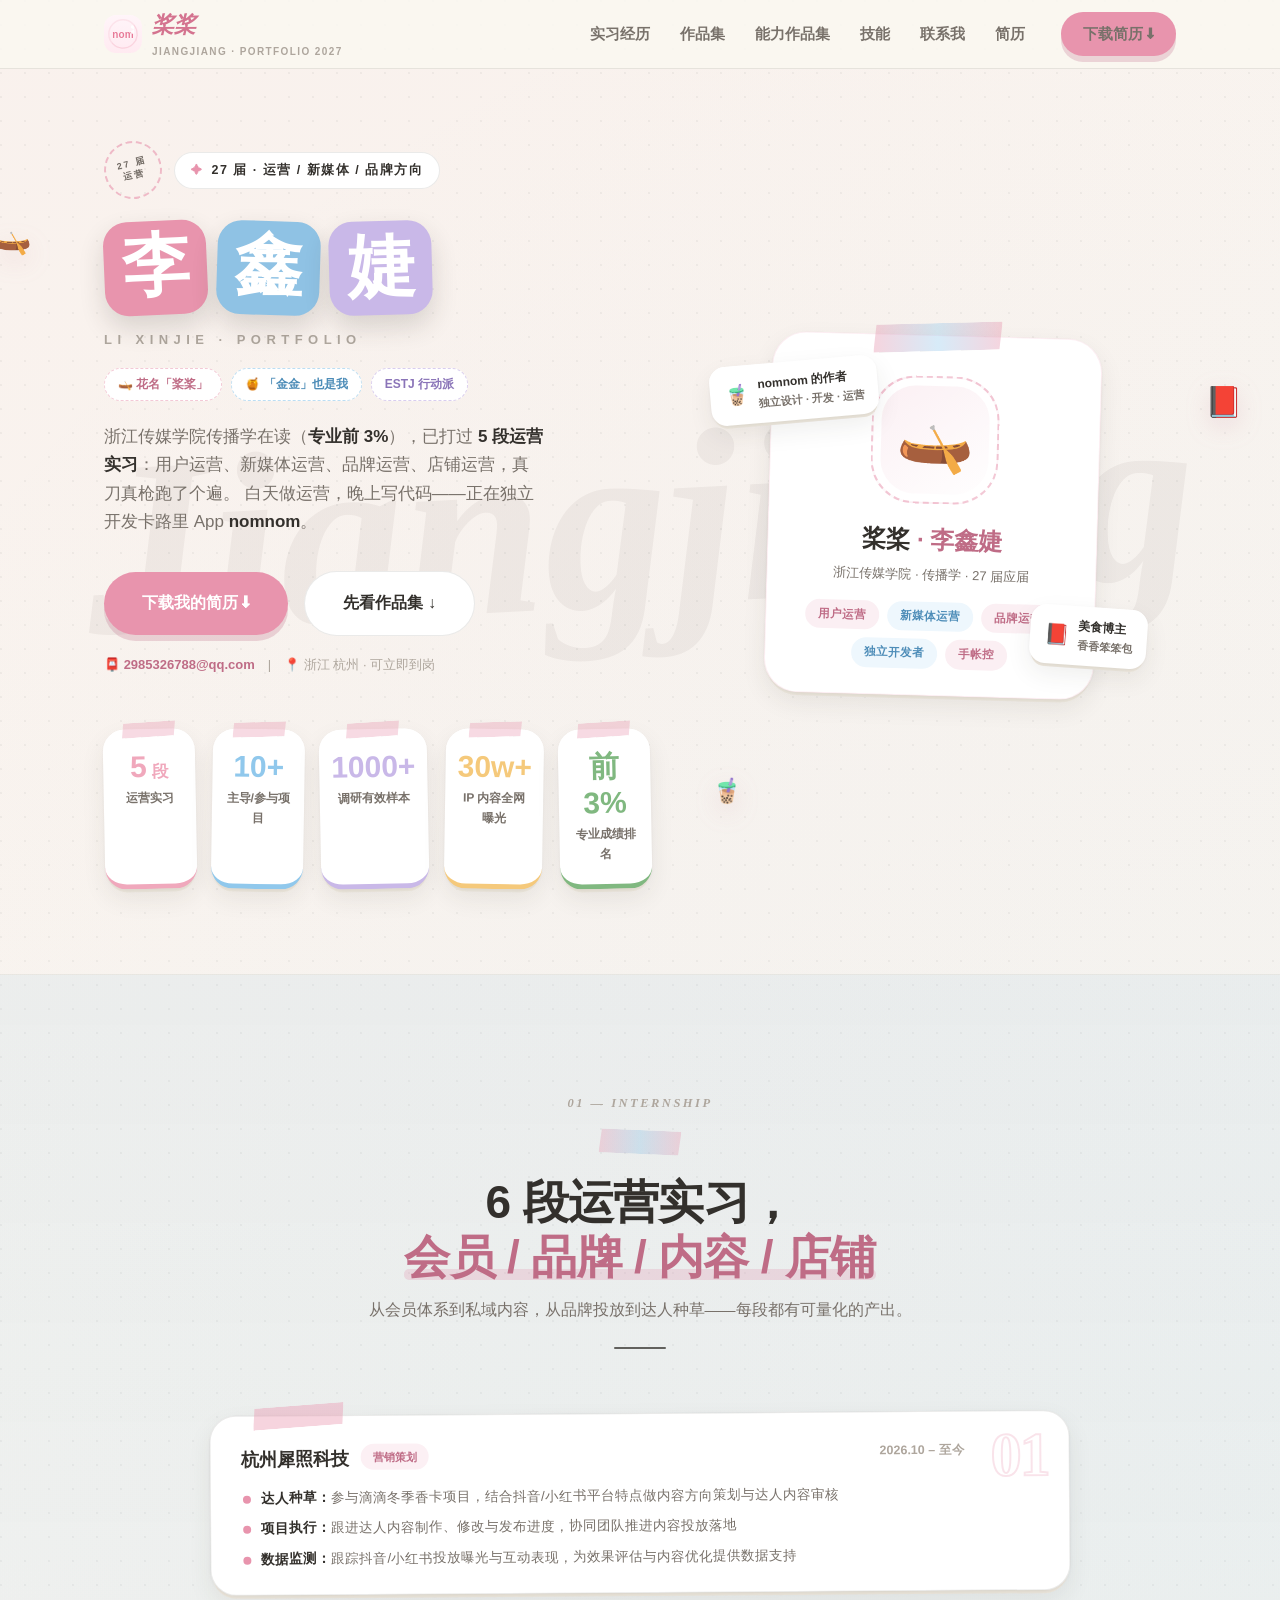
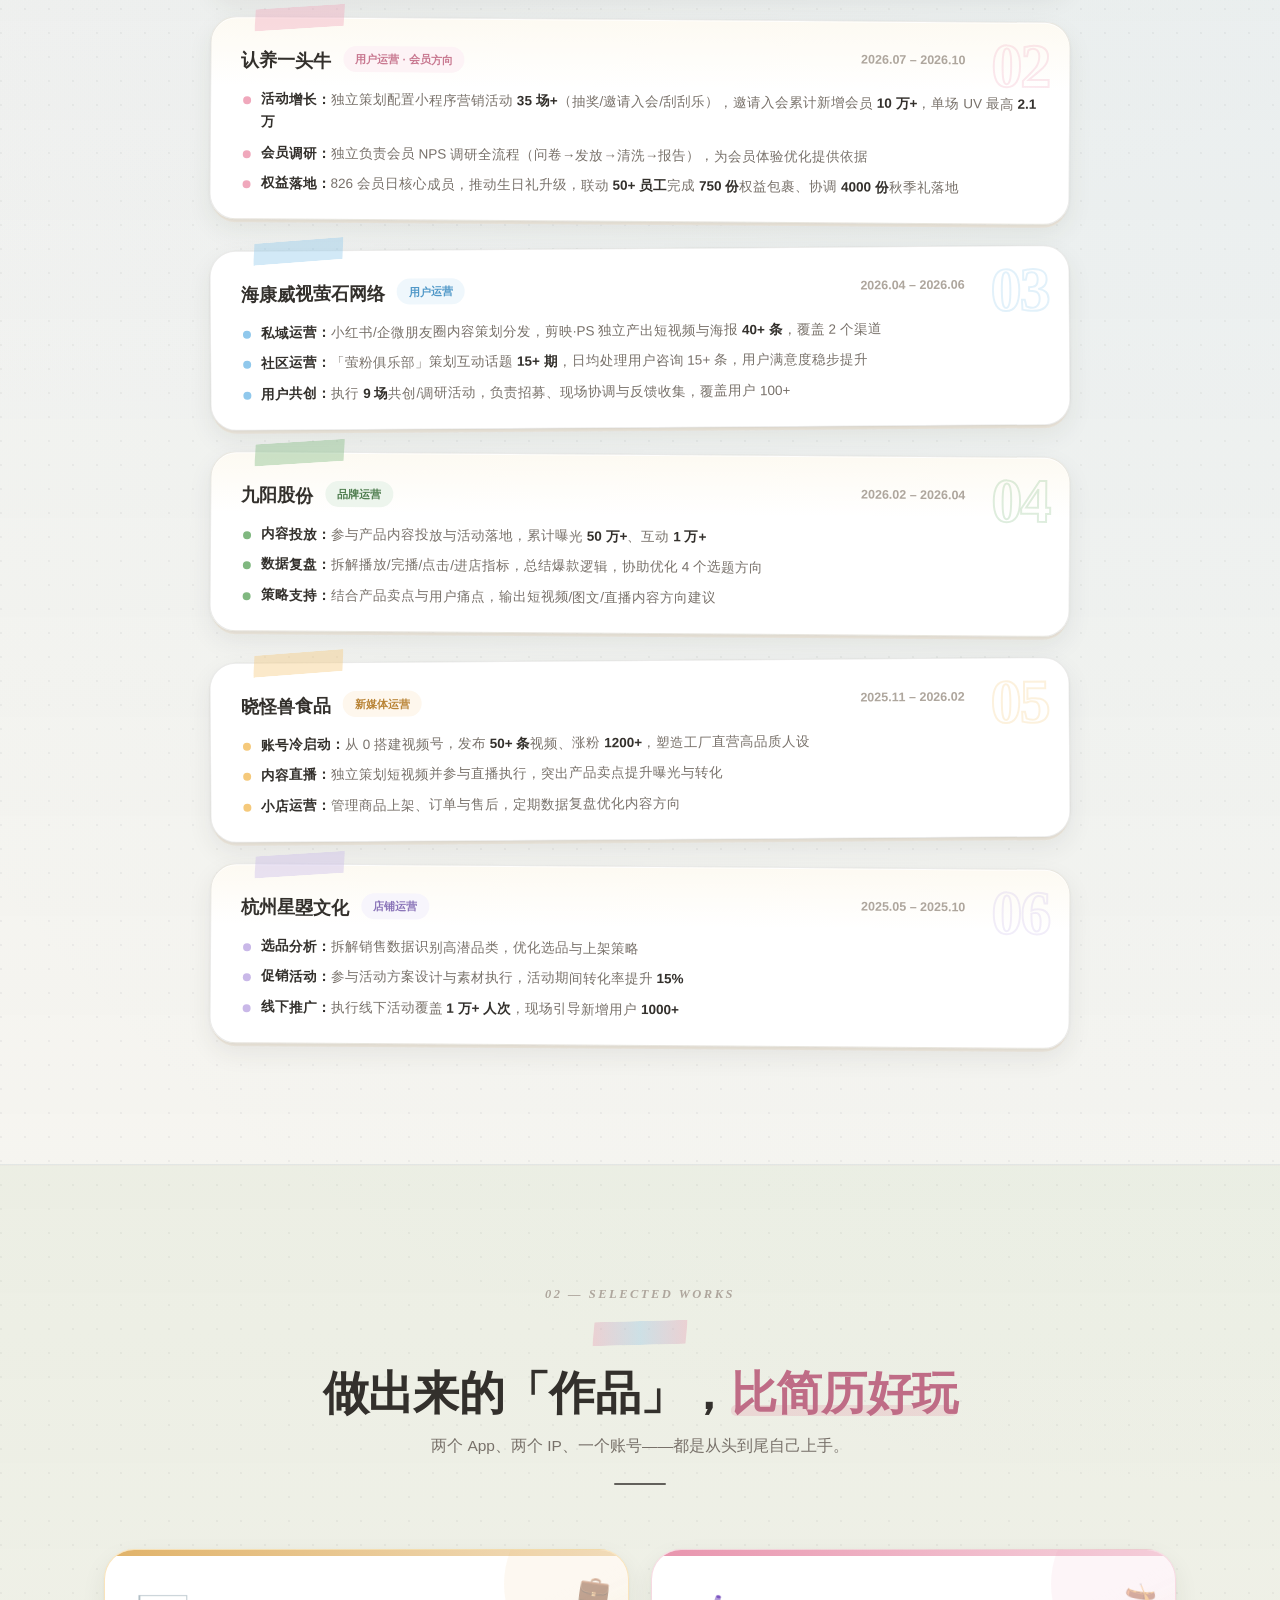
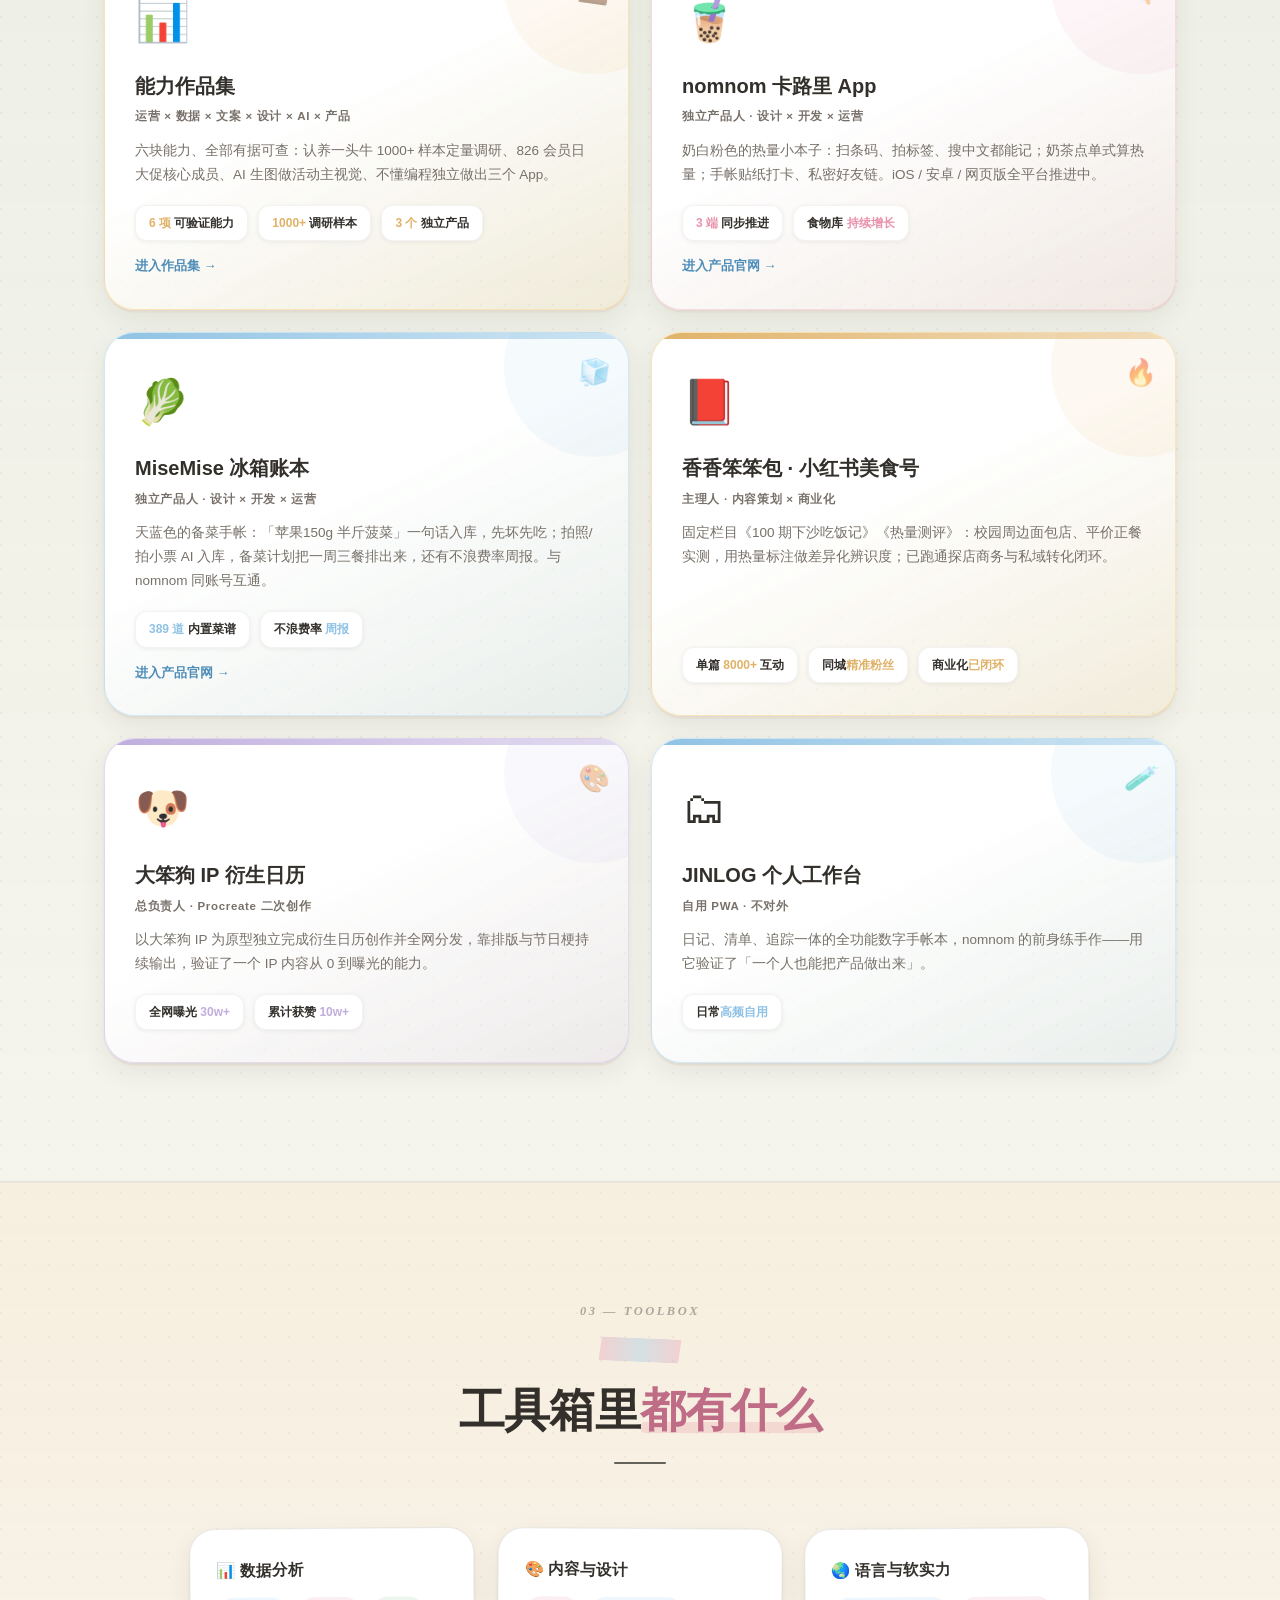
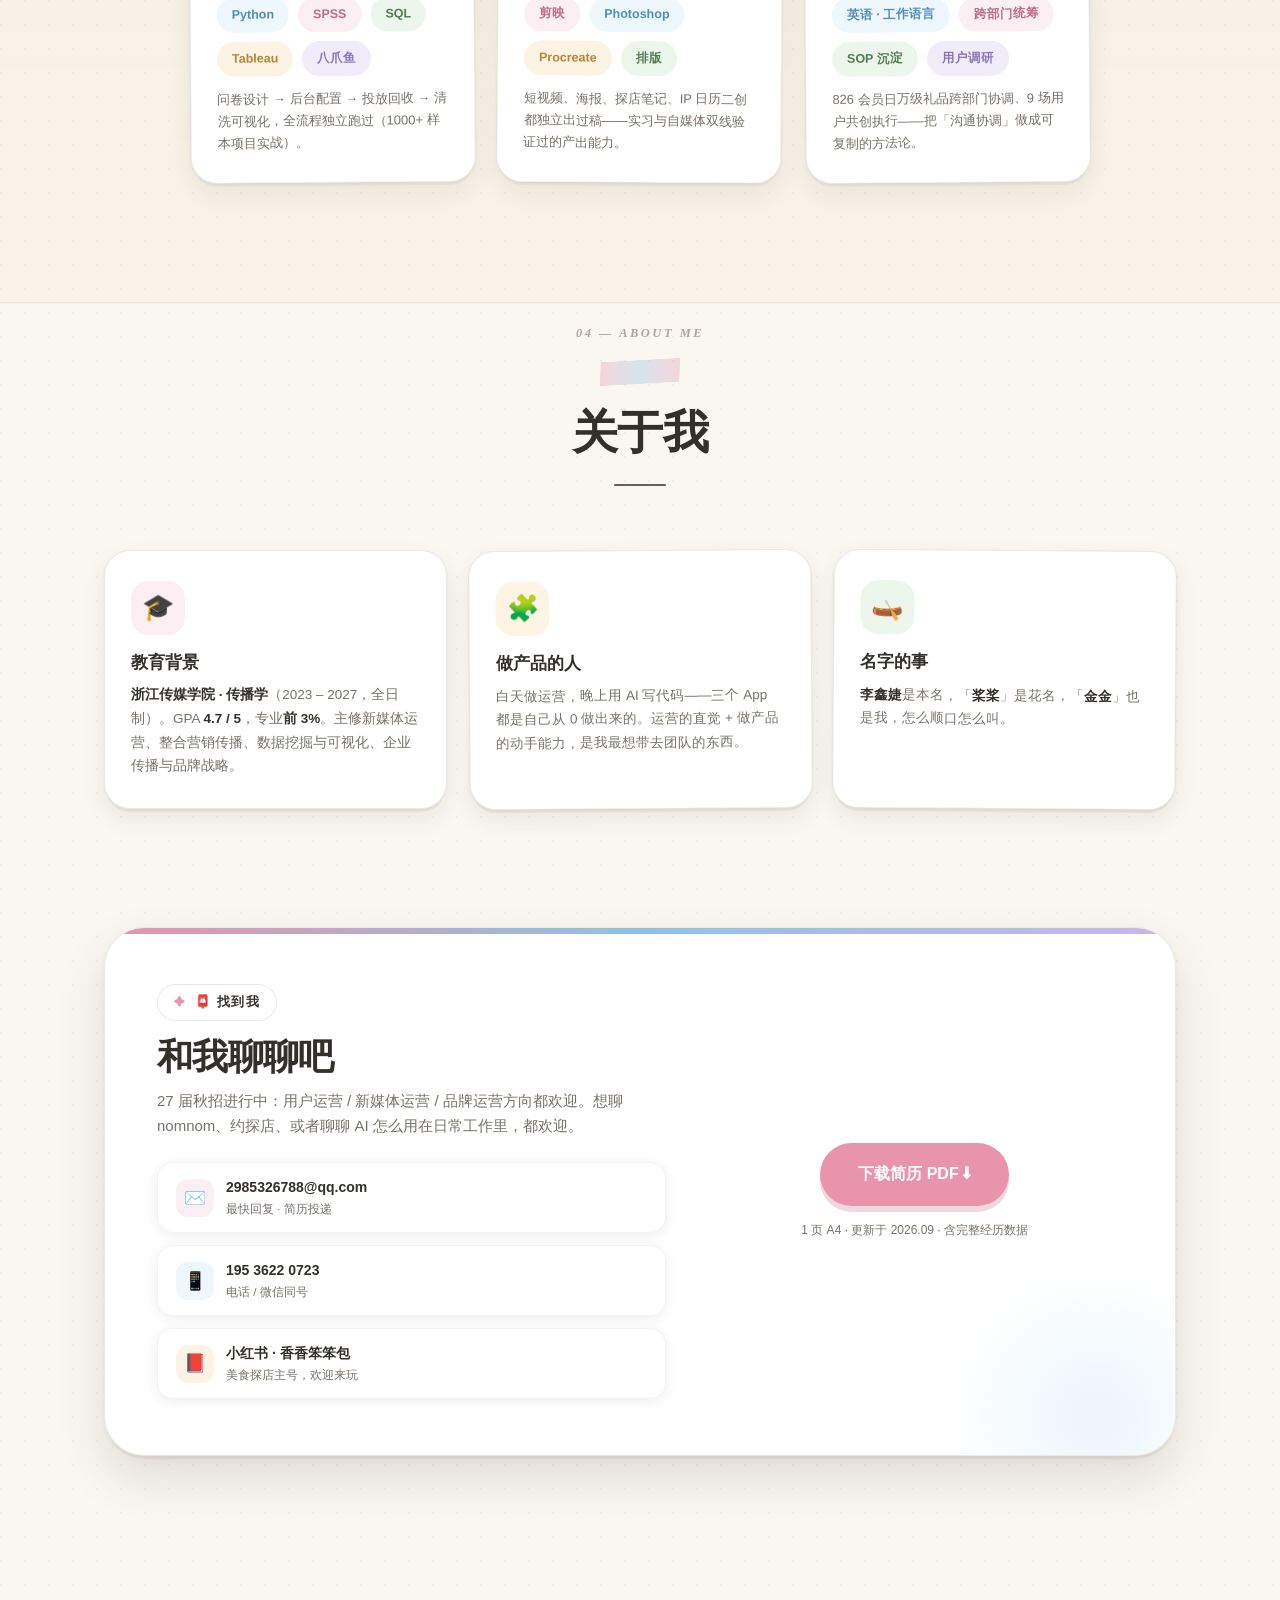
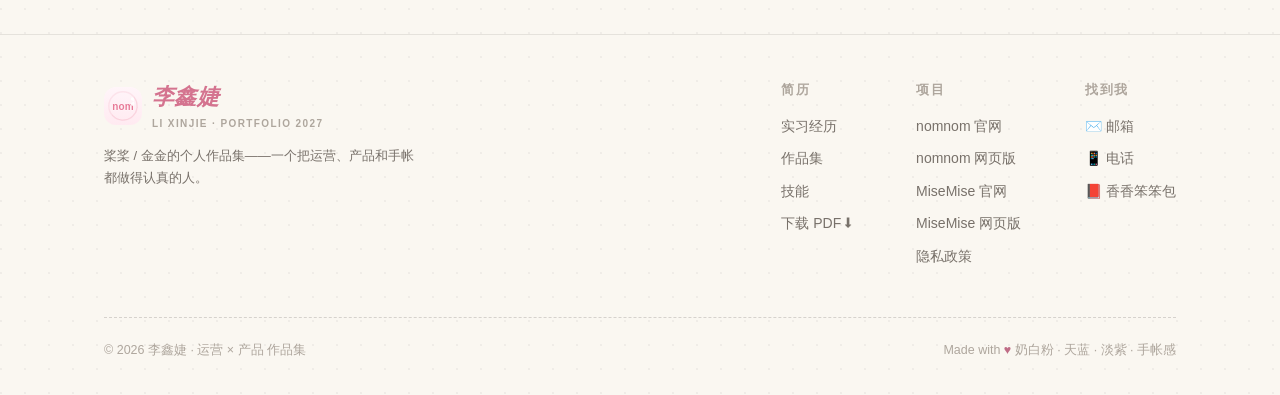
==== personal-homepage.html @ ff16e183 "personal site: portfolio + resume + nomnom/misemise pages" ====
<!DOCTYPE html>
<html lang="zh-CN">
<head>
<meta charset="UTF-8" />
<meta name="viewport" content="width=device-width, initial-scale=1.0" />
<title>桨桨 | 用户运营 × 新媒体 × 品牌 · 27 届</title>
<meta name="description" content="李鑫婕（花名桨桨，也叫金金）的个人作品集：浙江传媒学院传播学 · 5 段运营实习 · nomnom 独立开发者 · 小红书美食博主 · 27 届求职中。" />
<meta name="theme-color" content="#FFF5F9" />
<link rel="icon" href="[data-uri]" />
<link rel="apple-touch-icon" href="[data-uri]" />
<style>
/* ============================================================
   nomnom 官方独立站 · 样式
   视觉规范：韩系简约 × 三丽鸥 × 奶白粉 × 手帐质感
   配色体系（严格来自 App 设计系统 docs/nomnom-visual-prompt.md）
   ============================================================ */

:root {
  /* ===== v3 视觉升级：奶油白收敛 x 杂志编辑感 x 手帐拼贴 =====
     配色逻辑：大面积一律奶油白 / 纯纸白；颜色只出现在数字、标签、色条等小面积位置。
     色值全部往「暖」的方向收半档，去掉原来的紫灰感。 */

  /* --- 纸与墨 --- */
  --card: #ffffff;        /* 卡片 纯纸白 */
  --paper: #ffffff;
  --bg: #faf7f1;          /* 页面底 奶油白（原奶白粉） */
  --bg-deep: #f2ece2;     /* 深一档奶油：便签底 / 标签底 */
  --text: #33302c;        /* 主墨 暖黑（原紫灰棕） */
  --text-2: #78716a;      /* 次要文字 */
  --text-3: #aea69d;      /* 弱文字 */

  /* --- 强调色：只用于小面积 --- */
  --pink: #e894ad;
  --pink-deep: #bf6c86;
  --pink-soft: #fbeff3;
  --blue: #8fc2e4;
  --blue-deep: #4e8db8;
  --green: #7fb07f;
  --danger: #d9788a;
  --ink: #d4738f;         /* logo 用 */

  /* --- 手帐素材 --- */
  --tape: rgba(232, 148, 173, 0.34);
  --tape-blue: rgba(143, 194, 228, 0.34);
  --line: rgba(51, 48, 44, 0.10);    /* 实线分隔 */
  --line-2: rgba(51, 48, 44, 0.06);
  --dash: rgba(51, 48, 44, 0.18);    /* 虚线分隔（手帐缝线感） */

  /* --- 圆角与投影：v4 纸艺层叠 —— 光从左上，双层影（贴地影 + 环境影），纸要有厚度 --- */
  --radius-lg: 26px;
  --radius-md: 18px;
  --shadow: 0 2px 5px rgba(52, 45, 38, 0.05), 0 22px 48px rgba(52, 45, 38, 0.13);
  --shadow-sm: 0 1px 3px rgba(52, 45, 38, 0.05), 0 10px 24px rgba(52, 45, 38, 0.08);
  /* 纸叠纸：卡片底下露出一条实色「第二张纸」的边，手帐卡纸感的核心手法 */
  --paper-edge: 0 5px 0 -2px var(--bg-deep);
  --paper-lift: inset 0 1px 0 rgba(255, 255, 255, 0.85);

  --font: "PingFang SC", "Hiragino Sans GB", "Microsoft YaHei", "Noto Sans SC", -apple-system, sans-serif;
  --font-se: Georgia, "Times New Roman", "Songti SC", "Noto Serif SC", serif;  /* 英文小字 / 编号 */
  --font-num: ui-monospace, "SF Mono", "Menlo", "Consolas", monospace;         /* 数字 */
}

* { margin: 0; padding: 0; box-sizing: border-box; }

html { scroll-behavior: smooth; -webkit-text-size-adjust: 100%; }

/* 锚点跳转时给吸顶导航（68px 高）留出空间，避免区块标题被盖住 */
[id] { scroll-margin-top: 84px; }

body {
  font-family: var(--font);
  background-color: var(--bg);
  color: var(--text);
  line-height: 1.68;
  overflow-x: hidden;
  /* 底纹 = 极淡点阵纸 + 两团几乎看不见的色晕（原来是明显的粉色光斑） */
  background-image:
    radial-gradient(circle at 1px 1px, rgba(51, 48, 44, 0.05) 1px, transparent 0),
    radial-gradient(circle at 8% -6%, rgba(232, 148, 173, 0.07), transparent 34%),
    radial-gradient(circle at 97% 22%, rgba(143, 194, 228, 0.07), transparent 30%);
  background-size: 24px 24px, 100% 100%, 100% 100%;
}

img { max-width: 100%; display: block; }
a { color: inherit; text-decoration: none; }
ul { list-style: none; }

.container { max-width: 1120px; margin: 0 auto; padding: 0 24px; }
.section { padding: 118px 0; }

/* ============================================================
   杂志编辑感：章节页眉体系
   每个带 .sec-head 的 section 自动获得 01 / 02 编号 + 短分隔线
   （用 :has() 只给有页眉的章节计数，编号不会跳号；不支持则优雅降级为无编号）
   ============================================================ */
main { counter-reset: secno; }
.section:has(> .container > .sec-head) { counter-increment: secno; }

/* ---------- 通用小组件 ---------- */
.tag {
  display: inline-flex; align-items: center; gap: 8px;
  background: var(--paper); color: var(--text);
  border: 1px solid var(--line);
  border-radius: 999px; padding: 7px 16px;
  font-size: 12.5px; font-weight: 700; letter-spacing: 0.12em;
}
.tag::before { content: "✦"; font-size: 11px; color: var(--pink); }

/* --- 章节页眉：编号 + 英文标签 + 大标题 + 收尾短线 --- */
.sec-head { text-align: center; max-width: 680px; margin: 0 auto 64px; position: relative; }
.sec-head::before {
  content: counter(secno, decimal-leading-zero) " — " attr(data-en);
  display: block; font-family: var(--font-se); font-style: italic;
  font-size: 12.5px; font-weight: 700; letter-spacing: .2em;
  color: var(--text-3); text-transform: uppercase; margin-bottom: 16px;
}
.sec-head::after {
  content: ""; display: block; width: 52px; height: 2px; border-radius: 2px;
  background: var(--text); opacity: .75; margin: 24px auto 0;
}
.sec-head h2 {
  font-size: clamp(30px, 4.6vw, 46px);
  font-weight: 900; color: var(--text); letter-spacing: -0.015em;
  margin: 0 0 12px; line-height: 1.2;
}
.sec-head h2 .hl { color: var(--pink-deep); position: relative; white-space: nowrap; }
.sec-head h2 .hl::after {
  content: ""; position: absolute; left: 0; right: 0; bottom: 3px; height: 11px;
  background: rgba(232, 148, 173, 0.28); z-index: -1; border-radius: 5px;
}
.sec-head p { color: var(--text-2); font-size: 15.5px; max-width: 560px; margin: 0 auto; }
.sec-head .tape { margin-bottom: 12px; }

/* 纸胶带 */
.tape {
  display: inline-block; width: 82px; height: 24px;
  background: linear-gradient(90deg, var(--tape), var(--tape-blue), var(--tape));
  clip-path: polygon(3% 0, 100% 0, 97% 100%, 0 100%);
  transform: rotate(-3deg);
  box-shadow: 0 2px 6px rgba(52, 45, 38, 0.10);
}
/* 手帐拼贴：胶带角度交错，别让每一节长得一样 */
main > section:nth-of-type(even) .sec-head .tape { transform: rotate(2.4deg); }
main > section:nth-of-type(3n) .sec-head .tape { width: 96px; transform: rotate(-1.6deg); }

/* 印章 */
.stamp {
  display: inline-flex; align-items: center; justify-content: center;
  width: 74px; height: 74px; border: 2.5px dashed rgba(232, 148, 173, 0.6);
  border-radius: 50%; color: rgba(52, 45, 38, 0.7);
  font-size: 11px; font-weight: 900; letter-spacing: 0.22em; text-align: center;
  transform: rotate(-14deg); line-height: 1.3;
}

/* 按钮 */
.btn {
  display: inline-flex; align-items: center; justify-content: center; gap: 8px;
  border: none; cursor: pointer; font-family: var(--font);
  border-radius: 999px; font-weight: 800; font-size: 15px;
  padding: 15px 30px; transition: transform 0.18s ease, box-shadow 0.18s ease, background 0.18s;
  white-space: nowrap;
}
.btn-pink { background: var(--pink); color: #fff; box-shadow: 0 6px 0 rgba(191, 108, 134, 0.26); }
.btn-pink:hover { transform: translateY(-2px); background: #ec9fb6; box-shadow: 0 8px 0 rgba(191, 108, 134, 0.3); }
.btn-pink:active { transform: translateY(3px); box-shadow: 0 3px 0 rgba(191, 108, 134, 0.26); }
.btn-ghost { background: var(--paper); color: var(--text); border: 1px solid var(--line); }
.btn-ghost:hover { transform: translateY(-2px); border-color: var(--text-3); }
.btn-blue { background: var(--blue); color: #fff; box-shadow: 0 6px 0 rgba(78, 141, 184, 0.24); }
.btn-blue:hover { transform: translateY(-2px); }
.btn-lg { padding: 18px 38px; font-size: 16px; }

/* ---------- 顶部导航 ---------- */
.site-nav {
  position: sticky; top: 0; z-index: 50;
  background: rgba(250, 247, 241, 0.88);
  backdrop-filter: blur(16px); -webkit-backdrop-filter: blur(16px);
  border-bottom: 1px solid var(--line);
}
.nav-inner { display: flex; align-items: center; justify-content: space-between; height: 68px; }
.logo { display: flex; align-items: center; gap: 10px; }
.logo img { width: 38px; height: 38px; border-radius: 12px; }
.logo-name { font-size: 22px; font-weight: 900; letter-spacing: 0.02em; color: var(--ink); font-style: italic; }
.logo-name small { display: block; font-size: 10px; font-weight: 600; color: var(--text-3); letter-spacing: 0.14em; font-style: normal; }
.nav-links { display: flex; align-items: center; gap: 30px; }
.nav-links a { font-size: 14.5px; font-weight: 600; color: var(--text-2); transition: color 0.15s; }
.nav-links a:hover { color: var(--pink-deep); }
.nav-cta { margin-left: 6px; padding: 10px 22px; font-size: 14px; }

.nav-toggle { display: none; background: none; border: none; cursor: pointer; padding: 10px; }
.nav-toggle span { display: block; width: 22px; height: 2.4px; background: var(--pink-deep); border-radius: 2px; margin: 5px 0; transition: 0.2s; }

/* ---------- Hero ---------- */
.hero { position: relative; padding: 72px 0 84px; overflow: hidden; }
.hero-grid { display: grid; grid-template-columns: 1.06fr 0.94fr; gap: 40px; align-items: center; }

.hero-kicker { display: flex; align-items: center; gap: 12px; margin-bottom: 22px; }
.hero-kicker .stamp { width: 58px; height: 58px; font-size: 9px; }
.hero h1 {
  font-size: clamp(34px, 5.4vw, 58px); font-weight: 900; line-height: 1.22;
  letter-spacing: 0.01em; color: var(--text);
}
.hero h1 .hl { color: var(--pink-deep); }
.hero .sub { margin: 22px 0 34px; font-size: 17px; color: var(--text-2); max-width: 440px; }
.hero .sub b { color: var(--text); }
.hero-cta { display: flex; gap: 16px; flex-wrap: wrap; align-items: center; }
.hero-note { margin-top: 18px; font-size: 13px; color: var(--text-3); }
.hero-note b { color: var(--pink-deep); }

.hero-deco { position: absolute; inset: 0; pointer-events: none; z-index: 0; }
.hero .container { position: relative; z-index: 1; }
.blob { position: absolute; border-radius: 50%; filter: blur(2px); }
.float-emoji {
  position: absolute; font-size: 30px; filter: drop-shadow(0 8px 12px rgba(200,120,144,.18));
  animation: floaty 5s ease-in-out infinite;
}
.float-emoji.e1 { top: 16%; left: -6px; animation-delay: 0s; }
.float-emoji.e2 { bottom: 18%; right: 42%; animation-delay: 1.6s; font-size: 24px; }
.float-emoji.e3 { top: 34%; right: 3%; animation-delay: .8s; }

/* 手机 mockup */
.phone-wrap { position: relative; display: flex; justify-content: center; }
.phone-glow {
  position: absolute; width: 420px; height: 420px; top: 50%; left: 50%;
  transform: translate(-50%, -50%); background: radial-gradient(circle, rgba(240,168,188,.28), transparent 62%);
  z-index: 0; border-radius: 50%;
}
.phone {
  position: relative; z-index: 1; width: 302px; height: 622px; border-radius: 48px;
  background: #fff; padding: 10px;
  box-shadow: 0 30px 70px rgba(52, 45, 38, 0.3), 0 0 0 2px rgba(52, 45, 38, 0.14);
}
.phone-screen {
  width: 100%; height: 100%; border-radius: 39px; overflow: hidden;
  background: var(--bg); display: flex; flex-direction: column; position: relative;
}
.phone-notch { position: absolute; top: 10px; left: 50%; transform: translateX(-50%); width: 106px; height: 26px; background: #fff; border-radius: 999px; z-index: 3; box-shadow: inset 0 1px 2px rgba(0,0,0,.04); }
.screen-status { display: flex; justify-content: space-between; align-items: center; padding: 15px 22px 4px; font-size: 11px; font-weight: 800; color: var(--text); }
.screen-status .pill { background: rgba(255,255,255,.9); border-radius: 999px; padding: 2px 9px; font-size: 10px; color: var(--text-2); }

.screen-body { flex: 1; overflow: hidden; padding: 10px 16px 0; display: flex; flex-direction: column; gap: 12px; }
.screen-hello { display: flex; justify-content: space-between; align-items: baseline; }
.screen-hello h4 { font-size: 15px; font-weight: 800; }
.screen-hello h4 small { display: block; font-size: 10px; color: var(--text-2); font-weight: 500; margin-top: 2px; }
.screen-hello .mini-ava { width: 34px; height: 34px; border-radius: 12px; background: var(--pink-soft); display: flex; align-items: center; justify-content: center; font-size: 17px; }

.ring-card {
  background: #fff; border-radius: 24px; padding: 16px 16px 12px; text-align: center;
  box-shadow: var(--shadow-sm);
}
.ring-title { font-size: 12px; color: var(--text-2); margin-bottom: 4px; letter-spacing: 0.1em; }
.ring-num { font-size: 32px; font-weight: 900; color: var(--text); line-height: 1.1; }
.ring-num small { font-size: 13px; font-weight: 700; color: var(--pink-deep); }
.ring-meta { font-size: 10.5px; color: var(--text-2); margin-top: 4px; }
.ring-meta b { color: var(--text); }

.ring-row { display: flex; align-items: center; justify-content: center; gap: 4px; }
.ring-budget { font-size: 10.5px; color: var(--text-2); margin-top: 8px; }
.ring-budget b { color: var(--green); }
.bar-mini { height: 6px; background: var(--pink-soft); border-radius: 99px; margin-top: 6px; overflow: hidden; }
.bar-mini i { display: block; height: 100%; width: 62%; border-radius: 99px; background: linear-gradient(90deg, var(--pink), var(--blue)); }

.log-row { background: #fff; border-radius: 20px; padding: 10px 14px; display: flex; align-items: center; gap: 12px; box-shadow: var(--shadow-sm); }
.log-row .lg-ico { width: 40px; height: 40px; border-radius: 14px; display: flex; align-items: center; justify-content: center; font-size: 20px; flex: none; }
.log-row .lg-ico.bg-pink { background: var(--pink-soft); }
.log-row .lg-ico.bg-blue { background: #eef7fd; }
.log-row .lg-ico.bg-green { background: #edf6ed; }
.log-row .lg-tx { flex: 1; min-width: 0; }
.log-row .lg-tx .nm { font-size: 13px; font-weight: 800; display: flex; align-items: center; gap: 6px; }
.log-row .lg-tx .nm .meal { font-size: 9px; background: var(--pink-soft); color: var(--pink-deep); border-radius: 6px; padding: 1px 6px; font-weight: 700; }
.log-row .lg-tx .note { font-size: 10.5px; color: var(--text-2); margin-top: 1px; }
.log-row .kcal { font-weight: 900; font-size: 13px; color: var(--text); }
.log-row .kcal small { font-size: 9px; color: var(--text-3); font-weight: 600; }

.screen-add { background: var(--pink); color: #fff; border-radius: 16px; padding: 11px; text-align: center; font-size: 13px; font-weight: 800; box-shadow: 0 5px 0 rgba(200,120,144,.3); margin-top: 2px; }
.screen-tab {
  margin-top: auto; display: flex; justify-content: space-around; align-items: center;
  background: #fff; border-radius: 22px 22px 0 0; padding: 11px 8px 14px;
}
.screen-tab .t { display: flex; flex-direction: column; align-items: center; gap: 3px; font-size: 8.5px; color: var(--text-3); font-weight: 700; }
.screen-tab .t .i { font-size: 16px; }
.screen-tab .t.on { color: var(--pink-deep); }

.phone-sticker { position: absolute; z-index: 2; background: #fff; border-radius: 18px; box-shadow: var(--shadow); padding: 10px 14px; display: flex; align-items: center; gap: 10px; }
.phone-sticker .ps-ico { font-size: 24px; }
.phone-sticker .ps-tx .t1 { font-size: 11px; font-weight: 800; }
.phone-sticker .ps-tx .t2 { font-size: 10px; color: var(--text-2); }
.phone-sticker.ps-1 { top: 64px; right: -34px; transform: rotate(5deg); animation: floaty 6s ease-in-out infinite; }
.phone-sticker.ps-2 { bottom: 120px; left: -40px; transform: rotate(-6deg); animation: floaty 7s ease-in-out infinite 1s; }
.phone-sticker.ps-2 .ps-ico { font-size: 22px; }

/* ---------- 品牌条 ---------- */
.brand-strip { border-block: 1px dashed rgba(232, 148, 173, 0.3); padding: 20px 0; }
.brand-strip p { text-align: center; font-size: 13px; color: var(--text-2); margin-bottom: 12px; letter-spacing: 0.18em; }
.brand-tags { display: flex; flex-wrap: wrap; justify-content: center; gap: 12px; }
.brand-tags span {
  background: #fff; border: 1px solid rgba(232, 148, 173, 0.35); border-radius: 999px;
  padding: 8px 18px; font-size: 13px; font-weight: 700; color: var(--pink-deep); box-shadow: var(--shadow-sm);
}

/* ---------- 功能卡片 ---------- */
.feature-grid { display: grid; grid-template-columns: repeat(3, 1fr); gap: 22px; }
.f-card {
  background: var(--card); border-radius: var(--radius-lg); padding: 30px 28px;
  box-shadow: var(--shadow-sm); position: relative; transition: transform .22s ease, box-shadow .22s ease;
  border: 1px solid rgba(232, 148, 173, 0.12);
}
.f-card:hover { transform: translateY(-7px) rotate(-0.4deg); box-shadow: var(--shadow); }
.f-ico {
  width: 62px; height: 62px; border-radius: 20px; display: flex; align-items: center; justify-content: center;
  font-size: 30px; margin-bottom: 18px;
}
.f-ico.bg-pink { background: var(--pink-soft); }
.f-ico.bg-blue { background: #eef7fd; }
.f-ico.bg-green { background: #edf6ed; }
.f-ico.bg-gold { background: #fdf3e4; }
.f-card h3 { font-size: 18px; font-weight: 900; margin-bottom: 8px; }
.f-card p { font-size: 14px; color: var(--text-2); line-height: 1.75; }
.f-card .f-more { display: inline-flex; align-items: center; gap: 6px; margin-top: 14px; font-size: 12.5px; font-weight: 800; color: var(--pink-deep); }
.f-mini-tag {
  position: absolute; top: 18px; right: 18px; background: var(--pink-soft); color: var(--pink-deep);
  font-size: 10px; font-weight: 800; border-radius: 8px; padding: 3px 9px; transform: rotate(3deg);
}

/* ---------- 三步记录 ---------- */
.steps-bg {
  background: #fff; border-radius: 40px; padding: 60px 48px;
  box-shadow: var(--shadow-sm); border: 1px solid rgba(232, 148, 173, 0.1);
}
.steps-row { display: grid; grid-template-columns: repeat(3, 1fr); gap: 26px; counter-reset: step; }
.step { position: relative; text-align: center; padding: 26px 20px 8px; }
.step::before {
  counter-increment: step; content: "0" counter(step);
  position: absolute; top: -18px; left: 50%; transform: translateX(-50%);
  width: 44px; height: 44px; border-radius: 50%; background: var(--bg-deep);
  display: flex; align-items: center; justify-content: center;
  font-weight: 900; font-size: 15px; color: var(--pink-deep);
  border: 2px dashed rgba(232, 148, 173, 0.55);
}
.step .s-emoji { font-size: 46px; display: block; margin: 6px 0 14px; }
.step h3 { font-size: 18px; font-weight: 900; margin-bottom: 8px; }
.step p { font-size: 14px; color: var(--text-2); line-height: 1.75; }
.step-dash { position: relative; }
.step-dash::after {
  content: ""; position: absolute; top: 6px; left: calc(50% + 46px); width: calc(100% - 92px);
  border-top: 2px dashed rgba(52, 45, 38, 0.28);
}

/* ---------- 目标模式 ---------- */
.goal-grid { display: grid; grid-template-columns: repeat(3, 1fr); gap: 22px; }
.goal-card { border-radius: var(--radius-lg); padding: 34px 30px; position: relative; overflow: hidden; }
.goal-card.g-pink { background: linear-gradient(150deg, #fff, var(--pink-soft)); border: 1.5px solid rgba(240,168,188,.35); }
.goal-card.g-blue { background: linear-gradient(150deg, #fff, #eef7fd); border: 1.5px solid rgba(144,200,236,.4); }
.goal-card.g-green { background: linear-gradient(150deg, #fff, #edf6ed); border: 1.5px solid rgba(128,184,128,.38); }
.goal-card .g-emoji { font-size: 40px; display: block; margin-bottom: 14px; }
.goal-card h3 { font-size: 19px; font-weight: 900; margin-bottom: 8px; }
.goal-card p { font-size: 14px; color: var(--text-2); line-height: 1.75; }
.goal-card .g-stats { display: flex; gap: 14px; margin-top: 18px; }
.goal-card .g-stats .st { flex: 1; background: rgba(255,255,255,.85); border-radius: 14px; padding: 10px 8px; text-align: center; }
.goal-card .g-stats .st .n { font-size: 16px; font-weight: 900; color: var(--text); display: block; }
.goal-card .g-stats .st .l { font-size: 10.5px; color: var(--text-2); }

/* ---------- 好友链 / 社交 ---------- */
.social-sec { background: linear-gradient(180deg, var(--bg) 0%, #fff 100%); }
.social-grid { display: grid; grid-template-columns: 1fr 1fr; gap: 56px; align-items: center; }
.social-copy .tag { margin-bottom: 8px; }
.social-copy h2 { font-size: clamp(26px, 3.6vw, 38px); font-weight: 900; line-height: 1.32; margin: 14px 0 16px; }
.social-copy h2 .hl { color: var(--blue-deep); }
.social-copy p { color: var(--text-2); font-size: 15.5px; max-width: 460px; }
.social-list { margin-top: 26px; display: grid; gap: 14px; }
.social-list li { display: flex; gap: 12px; align-items: flex-start; }
.social-list .c-ico { width: 42px; height: 42px; border-radius: 14px; background: #eef7fd; flex: none; display: flex; align-items: center; justify-content: center; font-size: 20px; }
.social-list b { font-size: 15px; display: block; }
.social-list span { font-size: 13px; color: var(--text-2); }

.friend-cards { position: relative; }
.friend-phone {
  background: #fff; border-radius: 34px; padding: 18px 20px; box-shadow: var(--shadow);
  border: 1px solid rgba(144, 200, 236, 0.25); max-width: 380px; margin-left: auto;
}
.fp-head { display: flex; align-items: center; gap: 12px; margin-bottom: 14px; }
.fp-head .ava { width: 46px; height: 46px; border-radius: 16px; background: #eef7fd; display: flex; align-items: center; justify-content: center; font-size: 23px; }
.fp-head b { display: block; font-size: 15px; }
.fp-head span { font-size: 11.5px; color: var(--text-2); }
.fp-head .f-ok { margin-left: auto; background: #edf6ed; color: var(--green); font-size: 11px; font-weight: 800; padding: 4px 10px; border-radius: 999px; }
.fp-row { display: flex; align-items: center; gap: 10px; background: var(--bg); border-radius: 16px; padding: 10px 12px; margin-bottom: 10px; }
.fp-row .r-emoji { font-size: 22px; }
.fp-row .r-tx { flex: 1; }
.fp-row .r-tx b { font-size: 13px; display: flex; gap: 6px; align-items: center; }
.fp-row .r-tx b i { font-style: normal; font-size: 9px; background: var(--pink-soft); color: var(--pink-deep); border-radius: 6px; padding: 1px 6px; }
.fp-row .r-tx span { font-size: 10.5px; color: var(--text-2); display: block; }
.fp-row .r-kcal { font-weight: 900; font-size: 12.5px; }
.fp-mini {
  position: absolute; left: -10px; bottom: 30px; background: #fff; border-radius: 18px; box-shadow: var(--shadow);
  padding: 12px 16px; border: 1px dashed rgba(144, 200, 236, 0.4); max-width: 210px; transform: rotate(-3deg);
}
.fp-mini b { font-size: 12.5px; color: var(--blue-deep); display: flex; gap: 6px; align-items: center; }
.fp-mini span { font-size: 11px; color: var(--text-2); }

/* ---------- 下载区 ---------- */
.dl-sec { position: relative; }
.dl-card-wrap { background: linear-gradient(160deg, #fff, var(--pink-soft)); border-radius: 44px; padding: 66px 56px; box-shadow: var(--shadow-sm); border: 1.5px solid rgba(232, 148, 173, 0.3); position: relative; overflow: hidden; }
.dl-card-wrap::after {
  content: ""; position: absolute; width: 320px; height: 320px; border-radius: 50%;
  background: radial-gradient(circle, rgba(232, 148, 173, 0.22), transparent 70%);
  right: -80px; top: -100px; pointer-events: none;
}
.dl-head { display: flex; align-items: center; gap: 18px; margin-bottom: 40px; position: relative; z-index: 1; }
.dl-logo { width: 84px; height: 84px; flex: none; border-radius: 24px; box-shadow: var(--shadow); }
.dl-head h2 { font-size: clamp(24px, 3.4vw, 36px); font-weight: 900; }
.dl-head p { color: var(--text-2); font-size: 14.5px; }
.plat-grid { display: grid; grid-template-columns: repeat(3, 1fr); gap: 20px; position: relative; z-index: 1; }
.plat-card { background: #fff; border-radius: 26px; padding: 28px 24px; text-align: center; box-shadow: var(--shadow-sm); display: flex; flex-direction: column; align-items: center; transition: transform .2s; }
.plat-card:hover { transform: translateY(-5px); }
.plat-ico { width: 58px; height: 58px; border-radius: 18px; display: flex; align-items: center; justify-content: center; font-size: 30px; margin-bottom: 14px; }
.plat-card h3 { font-size: 17px; font-weight: 900; }
.plat-card .st { font-size: 12px; color: var(--green); font-weight: 700; margin: 3px 0 6px; display: inline-flex; align-items: center; gap: 5px; }
.plat-card .st.wait { color: var(--text-3); }
.plat-card p { font-size: 12.5px; color: var(--text-2); line-height: 1.7; margin-bottom: 16px; }
.store-badge {
  display: inline-flex; align-items: center; gap: 9px; border-radius: 13px; padding: 9px 16px;
  background: #2f2a2e; color: #fff; font-size: 12px; font-weight: 800;
}
.store-badge .sb-t small { display: block; font-size: 9px; font-weight: 500; opacity: .75; letter-spacing: .04em; }
.store-badge.wait { background: #eee6ea; color: var(--text-2); }
.btn-sm { padding: 11px 22px; font-size: 13.5px; }

/* ---------- FAQ ---------- */
.faq-list { max-width: 760px; margin: 0 auto; display: grid; gap: 14px; }
.faq-item { background: #fff; border-radius: 20px; box-shadow: var(--shadow-sm); border: 1px solid rgba(232, 148, 173, 0.14); overflow: hidden; }
.faq-item summary {
  list-style: none; cursor: pointer; padding: 22px 26px; display: flex; justify-content: space-between; align-items: center;
  font-weight: 800; font-size: 15.5px;
}
.faq-item summary::-webkit-details-marker { display: none; }
.faq-item summary::after {
  content: "+"; font-size: 22px; font-weight: 700; color: var(--pink-deep); flex: none;
  width: 30px; height: 30px; border-radius: 50%; background: var(--pink-soft);
  display: flex; align-items: center; justify-content: center; transition: transform .2s;
}
.faq-item[open] summary::after { transform: rotate(45deg); }
.faq-item .faq-a { padding: 0 26px 22px; color: var(--text-2); font-size: 14.5px; line-height: 1.85; }
.faq-item .faq-a b { color: var(--text); }

/* ---------- CTA ---------- */
.cta-band { text-align: center; padding: 40px 0 10px; }
.cta-band .stamp { margin: 0 auto 22px; display: flex; }
.cta-band h2 { font-size: clamp(26px, 4vw, 40px); font-weight: 900; margin-bottom: 14px; }
.cta-band p { color: var(--text-2); margin-bottom: 30px; font-size: 16px; }

/* ---------- footer ---------- */
.site-footer { border-top: 1px dashed rgba(232, 148, 173, 0.35); margin-top: 60px; padding: 44px 0 34px; }
.footer-grid { display: flex; justify-content: space-between; gap: 32px; flex-wrap: wrap; align-items: flex-start; }
.footer-brand { max-width: 320px; }
.footer-brand .logo { margin-bottom: 12px; }
.footer-brand p { font-size: 13px; color: var(--text-2); }
.footer-cols { display: flex; gap: 64px; flex-wrap: wrap; }
.footer-cols .col h4 { font-size: 13px; color: var(--text-3); letter-spacing: .12em; margin-bottom: 14px; }
.footer-cols .col a { display: block; font-size: 14px; color: var(--text-2); margin-bottom: 9px; }
.footer-cols .col a:hover { color: var(--pink-deep); }
.footer-bottom { margin-top: 40px; padding-top: 22px; border-top: 1px dashed rgba(232, 148, 173, 0.25); display: flex; justify-content: space-between; gap: 12px; flex-wrap: wrap; font-size: 12.5px; color: var(--text-3); }
.footer-bottom .love { color: var(--pink-deep); }

/* ---------- 滚动显现 ---------- */
.reveal { opacity: 0; transform: translateY(26px); transition: opacity .7s ease, transform .7s ease; }
.reveal.in { opacity: 1; transform: none; }

@keyframes floaty { 0%,100% { transform: translateY(0) rotate(0deg); } 50% { transform: translateY(-12px) rotate(2deg); } }

/* ============================================================
   个人站（金金）扩展组件 —— 复用上方全部变量与基础件
   ============================================================ */

/* --- 贴纸头像卡 --- */
.profile-wrap { position: relative; display: flex; justify-content: center; }
.profile-card {
  position: relative; width: 330px; max-width: 88%; background: #fff;
  border-radius: 34px; padding: 34px 30px 26px; text-align: center;
  box-shadow: var(--shadow); transform: rotate(1.6deg);
  border: 1px solid rgba(232, 148, 173, 0.16);
}
.profile-card .tape-lg {
  position: absolute; top: -13px; left: 50%; transform: translateX(-50%) rotate(-3deg);
  width: 130px; height: 28px;
  background: linear-gradient(90deg, rgba(232, 148, 173, 0.4), rgba(144, 200, 236, 0.36), rgba(232, 148, 173, 0.4));
  clip-path: polygon(3% 0, 100% 0, 97% 100%, 0 100%);
  box-shadow: 0 2px 6px rgba(52, 45, 38, 0.18);
}
.avatar {
  width: 128px; height: 128px; margin: 6px auto 16px; border-radius: 44px;
  background: linear-gradient(145deg, var(--pink-soft), #fff);
  border: 2.5px dashed rgba(232, 148, 173, 0.5);
  display: flex; align-items: center; justify-content: center; font-size: 62px;
  box-shadow: inset 0 0 0 8px #fff;
}
.profile-card .p-name { font-size: 24px; font-weight: 900; }
.profile-card .p-name em { font-style: normal; color: var(--pink-deep); }
.profile-card .p-sub { font-size: 13px; color: var(--text-2); margin-top: 4px; }
.p-chips { display: flex; flex-wrap: wrap; gap: 8px; justify-content: center; margin-top: 16px; }
.p-chips span {
  background: var(--pink-soft); color: var(--pink-deep); font-size: 11.5px; font-weight: 800;
  border-radius: 999px; padding: 5px 13px;
}
.p-chips span.alt { background: #eef7fd; color: var(--blue-deep); }
.profile-mini {
  position: absolute; z-index: 2; background: #fff; border-radius: 16px; box-shadow: var(--shadow);
  padding: 10px 14px; display: flex; align-items: center; gap: 9px; font-size: 12px; font-weight: 800;
}
.profile-mini .m-ico { font-size: 20px; }
.profile-mini.pm-1 { top: 26px; left: 4%; transform: rotate(-5deg); animation: floaty 6s ease-in-out infinite; }
.profile-mini.pm-2 { bottom: 30px; right: 6%; transform: rotate(4deg); animation: floaty 7s ease-in-out infinite 1.2s; }
.profile-mini span { font-weight: 600; color: var(--text-2); font-size: 11px; display: block; }

/* --- 关于我卡片 --- */
.about-grid { display: grid; grid-template-columns: repeat(3, 1fr); gap: 22px; }
.about-card { background: #fff; border-radius: var(--radius-lg); padding: 30px 26px; box-shadow: var(--shadow-sm); border: 1px solid rgba(232, 148, 173, 0.12); }
.about-card .a-ico { width: 54px; height: 54px; border-radius: 18px; display: flex; align-items: center; justify-content: center; font-size: 26px; margin-bottom: 14px; }
.about-card h3 { font-size: 17px; font-weight: 900; margin-bottom: 6px; }
.about-card p { font-size: 13.5px; color: var(--text-2); line-height: 1.75; }
.about-card p b { color: var(--text); }

/* --- 在做的事 --- */
.work-grid { display: grid; grid-template-columns: 1.35fr 1fr; gap: 22px; }
.work-hero {
  background: linear-gradient(150deg, #fff 30%, var(--pink-soft)); border-radius: var(--radius-lg);
  padding: 36px 34px; box-shadow: var(--shadow-sm); border: 1.5px solid rgba(232, 148, 173, 0.3);
  position: relative; overflow: hidden; display: flex; flex-direction: column;
}
.work-hero .wh-tag { align-self: flex-start; }
.work-hero h3 { font-size: 26px; font-weight: 900; margin: 16px 0 8px; }
.work-hero h3 em { font-style: italic; color: var(--pink-deep); }
.work-hero > p { font-size: 14.5px; color: var(--text-2); line-height: 1.8; max-width: 400px; }
.wh-ring { position: absolute; right: -34px; bottom: -38px; opacity: 0.9; }
.work-hero .wh-cta { margin-top: auto; padding-top: 22px; display: flex; gap: 12px; flex-wrap: wrap; }
.work-col { display: grid; gap: 22px; }
.work-mini { background: #fff; border-radius: var(--radius-lg); padding: 26px 28px; box-shadow: var(--shadow-sm); border: 1px solid rgba(232, 148, 173, 0.12); display: flex; gap: 16px; align-items: flex-start; }
.work-mini .w-ico { width: 52px; height: 52px; flex: none; border-radius: 17px; display: flex; align-items: center; justify-content: center; font-size: 25px; background: #eef7fd; }
.work-mini h3 { font-size: 16.5px; font-weight: 900; display: flex; align-items: center; gap: 8px; }
.work-mini .w-st { font-size: 10px; font-weight: 800; border-radius: 7px; padding: 2px 8px; }
.work-mini .w-st.doing { background: #fdf3e4; color: #b98436; }
.work-mini .w-st.self { background: #edf6ed; color: var(--green); }
.work-mini .w-st.new { background: var(--pink-soft); color: var(--pink-deep); }
.work-mini p { font-size: 13px; color: var(--text-2); line-height: 1.7; margin-top: 4px; }

/* --- 正在进行 时间线 --- */
.tl-card { background: #fff; border-radius: 40px; padding: 54px 52px; box-shadow: var(--shadow-sm); border: 1px solid rgba(232, 148, 173, 0.1); }
.tl { position: relative; max-width: 640px; margin: 0 auto; padding-left: 30px; }
.tl::before { content: ""; position: absolute; left: 7px; top: 8px; bottom: 8px; border-left: 2px dashed rgba(232, 148, 173, 0.45); }
.tl-item { position: relative; padding-bottom: 30px; }
.tl-item:last-child { padding-bottom: 0; }
.tl-item::before {
  content: ""; position: absolute; left: -30px; top: 5px; width: 16px; height: 16px;
  border-radius: 50%; background: #fff; border: 3.5px solid var(--pink);
  box-shadow: 0 0 0 4px var(--pink-soft);
}
.tl-item .tl-date { font-size: 11.5px; font-weight: 800; color: var(--text-3); letter-spacing: 0.08em; }
.tl-item h4 { font-size: 16.5px; font-weight: 900; margin: 3px 0 4px; }
.tl-item h4 .hl { color: var(--pink-deep); }
.tl-item p { font-size: 13.5px; color: var(--text-2); line-height: 1.7; }
.tl-count {
  display: inline-flex; align-items: baseline; gap: 6px; background: var(--pink-soft);
  border-radius: 12px; padding: 3px 12px; margin-left: 8px; vertical-align: 2px;
}
.tl-count b { font-size: 15px; color: var(--pink-deep); font-weight: 900; }
.tl-count span { font-size: 10.5px; color: var(--text-2); font-weight: 700; }

/* --- 小红书 / 社交 --- */
.sns-grid { display: grid; grid-template-columns: repeat(2, 1fr); gap: 22px; max-width: 780px; margin: 0 auto; }
.sns-card { background: #fff; border-radius: var(--radius-lg); padding: 32px 30px; text-align: center; box-shadow: var(--shadow-sm); border: 1px solid rgba(232, 148, 173, 0.14); transition: transform .2s; position: relative; }
.sns-card:hover { transform: translateY(-6px) rotate(-0.5deg); }
.sns-card .s-avatar { width: 76px; height: 76px; margin: 0 auto 14px; border-radius: 26px; display: flex; align-items: center; justify-content: center; font-size: 38px; }
.sns-card .s-avatar.bg-pink { background: var(--pink-soft); }
.sns-card .s-avatar.bg-blue { background: #eef7fd; }
.sns-card h3 { font-size: 18px; font-weight: 900; }
.sns-card .s-role { display: inline-block; font-size: 11px; font-weight: 800; border-radius: 999px; padding: 4px 12px; margin: 8px 0 10px; }
.sns-card .s-role.main { background: var(--pink-soft); color: var(--pink-deep); }
.sns-card .s-role.incub { background: #fdf3e4; color: #b98436; }
.sns-card p { font-size: 13px; color: var(--text-2); line-height: 1.7; }
.sns-card .s-find { margin-top: 14px; font-size: 12px; font-weight: 800; color: var(--blue-deep); }

@media (max-width: 1020px) {
  .about-grid { grid-template-columns: repeat(2, 1fr); }
  .work-grid { grid-template-columns: 1fr; }
  .profile-mini.pm-1 { left: 0; }
  .profile-mini.pm-2 { right: 0; }
}
@media (max-width: 660px) {
  .about-grid, .sns-grid { grid-template-columns: 1fr; }
  .tl-card { padding: 40px 24px; border-radius: 30px; }
  .profile-card { width: 300px; }
}

/* ============================================================
   v2 · 艺术感求职作品集扩展 —— 多彩层次 × 手帐拼贴
   ============================================================ */
:root {
  --purple: #c9b8e8;      /* 淡紫 */
  --purple-soft: #f1ecf9;
  --yellow: #f5c97b;      /* 杏黄 */
  --yellow-soft: #fdf3e4;
  --yellow-deep: #b98436;
  --mint-soft: #edf6ed;
  --blue-soft: #eaf4fb;
}

/* --- 全宽 section 交替底色：奶油白系只染极淡一层，边界用细线收口 --- */
.sec-blue, .sec-green, .sec-yellow {
  border-top: 1px solid var(--line-2); border-bottom: 1px solid var(--line-2);
}
.sec-blue  { background: linear-gradient(180deg, rgba(143, 194, 228, 0.11), rgba(143, 194, 228, 0.04)); }
.sec-green { background: linear-gradient(180deg, rgba(127, 176, 127, 0.11), rgba(127, 176, 127, 0.035)); }
.sec-yellow{ background: linear-gradient(180deg, rgba(229, 185, 106, 0.13), rgba(229, 185, 106, 0.05)); }

/* --- Hero 大名字：彩色字块拼贴 --- */
.name-display {
  display: flex; flex-wrap: wrap; gap: 10px; margin: 6px 0 4px;
  font-size: clamp(40px, 6.6vw, 68px); font-weight: 900; line-height: 1.1;
}
.name-display .z {
  display: inline-flex; align-items: center; justify-content: center;
  padding: 4px 18px 8px; border-radius: 24px; color: #fff;
  box-shadow: 0 12px 26px rgba(52, 45, 38, 0.16);
}
.name-display .z1 { background: var(--pink); transform: rotate(-2.5deg); }
.name-display .z2 { background: var(--blue); transform: rotate(1.8deg); }
.name-display .z3 { background: var(--purple); transform: rotate(-1.6deg); }
.name-display .z4 { background: var(--yellow); transform: rotate(2.2deg); color: #7a5518; }
.name-pinyin { letter-spacing: 0.42em; color: var(--text-3); font-weight: 800; font-size: 13px; margin: 14px 0 18px; }
.alias-line { display: flex; gap: 9px; flex-wrap: wrap; margin-bottom: 6px; }
.alias-line span {
  background: #fff; border: 1.5px dashed rgba(232, 148, 173, 0.5); color: var(--pink-deep);
  font-size: 12px; font-weight: 800; border-radius: 999px; padding: 5px 13px;
}
.alias-line span.b { border-color: rgba(144, 200, 236, 0.6); color: var(--blue-deep); }
.alias-line span.p { border-color: rgba(201, 184, 232, 0.7); color: #8a74b8; }

/* --- 数据带 --- */
.stats-band {
  display: grid; grid-template-columns: repeat(5, 1fr); gap: 16px;
  margin-top: 54px; position: relative; z-index: 1;
}
.stat-chip {
  background: #fff; border-radius: 22px; padding: 20px 12px; text-align: center;
  box-shadow: var(--shadow-sm); border-bottom: 5px solid var(--sc, var(--pink));
}
.stat-chip .n { font-size: clamp(20px, 2.6vw, 30px); font-weight: 900; color: var(--sc, var(--pink-deep)); display: block; line-height: 1.2; }
.stat-chip .n small { font-size: 0.55em; font-weight: 800; }
.stat-chip .l { font-size: 12px; color: var(--text-2); font-weight: 700; margin-top: 3px; display: block; }

/* --- 实习经历：彩色交错卡 --- */
.exp-list { display: grid; gap: 26px; max-width: 860px; margin: 0 auto; }
.exp-card {
  position: relative; background: #fff; border-radius: 26px; padding: 28px 30px 24px;
  box-shadow: var(--shadow-sm); border-top: 7px solid var(--ac, var(--pink));
}
.exp-card:nth-child(odd)  { transform: rotate(-0.4deg); }
.exp-card:nth-child(even) { transform: rotate(0.4deg); }
.exp-card .tape-top {
  position: absolute; top: -11px; left: 42px; width: 92px; height: 22px;
  background: var(--ac, var(--pink)); opacity: 0.4;
  clip-path: polygon(3% 0, 100% 0, 97% 100%, 0 100%); transform: rotate(-4deg);
}
.exp-head { display: flex; align-items: flex-start; gap: 12px; flex-wrap: wrap; margin-bottom: 12px; }
.exp-head .co { font-size: 18px; font-weight: 900; }
.exp-head .role-tag {
  font-size: 11px; font-weight: 800; border-radius: 999px; padding: 4px 12px;
  background: color-mix(in srgb, var(--ac, var(--pink)) 14%, #fff); color: var(--acd, var(--pink-deep));
}
.exp-head .when { margin-left: auto; font-size: 12.5px; font-weight: 800; color: var(--text-3); }
.exp-points { display: grid; gap: 7px; }
.exp-points li {
  position: relative; padding-left: 20px; font-size: 13.5px; color: var(--text-2); line-height: 1.72;
}
.exp-points li b { color: var(--text); }
.exp-points li::before {
  content: ""; position: absolute; left: 2px; top: 9px; width: 8px; height: 8px;
  border-radius: 50%; background: var(--ac, var(--pink));
}

/* --- 作品集：多彩渐变大卡 --- */
.pf-grid { display: grid; grid-template-columns: repeat(2, 1fr); gap: 22px; }
.pf-card {
  border-radius: 30px; padding: 32px 30px; position: relative; overflow: hidden;
  box-shadow: var(--shadow-sm); transition: transform .22s ease, box-shadow .22s ease;
  display: flex; flex-direction: column; min-height: 250px;
}
.pf-card:hover { transform: translateY(-7px) rotate(-0.4deg); box-shadow: var(--shadow); }
.pf-card.g-pinkblue { background: linear-gradient(140deg, #fff 0%, var(--pink-soft) 55%, #eef7fd 100%); border: 1.5px solid rgba(232, 148, 173, 0.35); }
.pf-card.g-bluegreen { background: linear-gradient(140deg, #fff 0%, #eef7fd 55%, var(--mint-soft) 100%); border: 1.5px solid rgba(144, 200, 236, 0.4); }
.pf-card.g-yellowpink { background: linear-gradient(140deg, #fff 0%, var(--yellow-soft) 55%, var(--pink-soft) 100%); border: 1.5px solid rgba(245, 201, 123, 0.5); }
.pf-card.g-purple { background: linear-gradient(140deg, #fff 0%, var(--purple-soft) 55%, #eef7fd 100%); border: 1.5px solid rgba(201, 184, 232, 0.5); }
.pf-emoji { font-size: 44px; margin-bottom: 14px; }
.pf-card h3 { font-size: 20px; font-weight: 900; margin-bottom: 4px; }
.pf-card .pf-role { font-size: 11.5px; font-weight: 800; color: var(--text-2); letter-spacing: 0.06em; margin-bottom: 12px; display: block; }
.pf-card p { font-size: 13.5px; color: var(--text-2); line-height: 1.78; }
.pf-metrics { display: flex; gap: 10px; flex-wrap: wrap; margin-top: auto; padding-top: 18px; }
.pf-metrics span {
  background: rgba(255, 255, 255, 0.92); border-radius: 12px; padding: 7px 13px;
  font-size: 12px; font-weight: 900; color: var(--text); box-shadow: 0 3px 10px rgba(52, 45, 38, 0.1);
}
.pf-metrics span i { font-style: normal; color: var(--pink-deep); }
.pf-link { margin-top: 14px; font-size: 13px; font-weight: 800; color: var(--blue-deep); display: inline-flex; align-items: center; gap: 6px; }
.pf-card .corner-emoji { position: absolute; right: 18px; top: 18px; font-size: 26px; opacity: 0.5; transform: rotate(8deg); }

/* --- 技能 --- */
.skill-groups { display: grid; grid-template-columns: repeat(3, 1fr); gap: 22px; max-width: 900px; margin: 0 auto; }
.skill-group { background: #fff; border-radius: 26px; padding: 28px 26px; box-shadow: var(--shadow-sm); }
.skill-group h3 { font-size: 15.5px; font-weight: 900; margin-bottom: 14px; display: flex; align-items: center; gap: 8px; }
.skill-chips { display: flex; flex-wrap: wrap; gap: 9px; }
.skill-chips span { font-size: 12.5px; font-weight: 800; border-radius: 999px; padding: 7px 15px; }
.skill-chips span.c-pink { background: var(--pink-soft); color: var(--pink-deep); }
.skill-chips span.c-blue { background: #eef7fd; color: var(--blue-deep); }
.skill-chips span.c-green { background: var(--mint-soft); color: #4f7d4f; }
.skill-chips span.c-yellow { background: var(--yellow-soft); color: var(--yellow-deep); }
.skill-chips span.c-purple { background: var(--purple-soft); color: #8a74b8; }
.skill-group p { font-size: 13px; color: var(--text-2); line-height: 1.7; margin-top: 12px; }

/* --- 联系卡 --- */
.contact-card {
  background: linear-gradient(150deg, #fff 20%, var(--pink-soft) 70%, #eef7fd 100%);
  border: 1.5px solid rgba(232, 148, 173, 0.35); border-radius: 40px;
  padding: 56px 52px; box-shadow: var(--shadow-sm); position: relative; overflow: hidden;
}
.contact-card::after {
  content: ""; position: absolute; width: 300px; height: 300px; border-radius: 50%;
  background: radial-gradient(circle, rgba(144, 200, 236, 0.18), transparent 70%);
  right: -70px; bottom: -110px; pointer-events: none;
}
.contact-grid { display: grid; grid-template-columns: 1.1fr 0.9fr; gap: 40px; align-items: center; position: relative; z-index: 1; }
.contact-copy h2 { font-size: clamp(24px, 3.4vw, 36px); font-weight: 900; margin: 14px 0 10px; }
.contact-copy > p { color: var(--text-2); font-size: 15px; margin-bottom: 24px; }
.contact-rows { display: grid; gap: 12px; }
.c-row { display: flex; align-items: center; gap: 12px; background: rgba(255, 255, 255, 0.9); border-radius: 16px; padding: 13px 18px; box-shadow: 0 3px 12px rgba(52, 45, 38, 0.08); }
.c-row .ci { width: 38px; height: 38px; border-radius: 12px; flex: none; display: flex; align-items: center; justify-content: center; font-size: 18px; }
.c-row b { font-size: 14px; display: block; }
.c-row span { font-size: 11.5px; color: var(--text-2); display: block; }
.c-row a:hover b { color: var(--pink-deep); }
.contact-actions { display: grid; gap: 14px; justify-items: center; }
.contact-actions .resume-note { font-size: 12px; color: var(--text-2); }

/* v2 响应式 */
@media (max-width: 1020px) {
  .stats-band { grid-template-columns: repeat(3, 1fr); }
  .pf-grid { grid-template-columns: 1fr; }
  .skill-groups { grid-template-columns: 1fr; max-width: 560px; }
  .contact-grid { grid-template-columns: 1fr; gap: 30px; }
}
@media (max-width: 660px) {
  .stats-band { grid-template-columns: repeat(2, 1fr); gap: 12px; }
  .exp-card { padding: 24px 20px 20px; }
  .contact-card { padding: 40px 24px; border-radius: 30px; }
  .exp-head .when { margin-left: 0; width: 100%; }
}

/* hero 内大名字字号覆盖（优先于 .hero h1 基础规则） */
.hero h1.name-display { font-size: clamp(40px, 6.6vw, 68px); }

/* ---------- 响应式 ---------- */
@media (max-width: 1020px) {
  .hero-grid { grid-template-columns: 1fr; gap: 64px; }
  .phone-wrap { order: -1; }
  .feature-grid { grid-template-columns: repeat(2, 1fr); }
  .goal-grid { grid-template-columns: repeat(2, 1fr); }
  .social-grid { grid-template-columns: 1fr; gap: 44px; }
  .friend-phone { margin: 0 auto; }
  .plat-grid { grid-template-columns: 1fr; max-width: 420px; margin: 0 auto; }
  .steps-row { grid-template-columns: 1fr; }
  .step-dash::after { display: none; }
}
@media (max-width: 660px) {
  .section { padding: 64px 0; }
  .steps-bg { padding: 44px 22px; border-radius: 30px; }
  .dl-card-wrap { padding: 44px 24px; border-radius: 32px; }
  .feature-grid, .goal-grid { grid-template-columns: 1fr; }
  .nav-links {
    display: none; position: absolute; top: 68px; left: 0; right: 0; flex-direction: column;
    background: rgba(255, 245, 249, 0.98); backdrop-filter: blur(14px);
    padding: 18px 26px 24px; gap: 18px; align-items: flex-start;
    border-bottom: 1px solid rgba(232, 148, 173, 0.2); box-shadow: var(--shadow-sm);
  }
  .nav-links.open { display: flex; }
  .nav-toggle { display: block; }
  .nav-cta.desktop-only { display: none; }
  .phone-sticker.ps-1 { right: -6px; }
  .phone-sticker.ps-2 { left: -6px; }
  .hero { padding: 44px 0 60px; }
}

/* ============================================================
   v3 · 视觉升级：奶油白收敛 × 杂志编辑感 × 手帐拼贴
   原则：大面积只用奶油白/纯纸白；颜色退到数字、标签、色条这些小面积；
        层次靠「字号跳跃 + 留白 + 细线 + 错位拼贴」而不是靠加饱和度。
   ============================================================ */

/* --- 数字一律等宽：指标对齐更整齐，是编辑感最容易被忽略的细节 --- */
.stat-chip .n, .pf-stat b, .cap-num-cell b, .zync-cell b, .case-num b,
.goal-card .g-stats .st .n, .tl-count b, .pf-metrics span i, .bar-val, .ring-num {
  font-variant-numeric: tabular-nums; font-feature-settings: "tnum" 1;
}

/* --- 标题：收紧字距，靠字号跳跃拉开层级 --- */
.hero h1, .pf-hero h1, .cta-band h2, .contact-copy h2, .dl-head h2,
.social-copy h2, .cap-head h2, .case-card h3, .proj-head h4, .sub-head h3 {
  letter-spacing: -0.02em; line-height: 1.2;
}

/* --- 细线边框：彩边退成中性细线，卡片之间不再靠饱和度区分 --- */
.f-card, .about-card, .skill-group, .sns-card, .work-mini, .method-card,
.mod-card, .case-num, .map-card, .exp-card, .student-card {
  border: 1px solid var(--line);
}
.f-card { border-top: 1px solid var(--line); }

/* --- 拼贴：卡片轻微错位，鼠标移上去归位（手帐贴纸的呼吸感） --- */
.map-card:nth-child(3n+2) { transform: rotate(-0.5deg); }
.map-card:nth-child(3n)   { transform: rotate(0.5deg); }
.map-card:hover { transform: translateY(-5px) rotate(0deg); box-shadow: var(--shadow); }
.about-card:nth-child(2) { transform: rotate(-0.4deg); }
.about-card:nth-child(3) { transform: rotate(0.4deg); }
.about-card:hover { transform: rotate(0deg); }
.method-card:nth-child(even) { transform: rotate(-0.35deg); }
.method-card:nth-child(even):hover { transform: translateY(-4px) rotate(0deg); }

/* --- 便签纸：项目卡内容格改成贴在纸上的便签 --- */
.proj-cell { background: var(--paper); border: 1px dashed var(--dash); }
.cap-num-cell { background: var(--paper); border: 1px solid var(--line); border-left: 3px solid var(--ac, var(--pink)); border-radius: 12px; }

/* --- 首页作品卡：大面积渐变收敛为「一角染色 + 顶部色条」 --- */
.pf-card { border: 1px solid var(--line); }
.pf-card::before { content: ""; position: absolute; top: 0; left: 0; right: 0; height: 4px; background: var(--ac, var(--pink)); }
.pf-card.g-pinkblue   { --ac: var(--pink);  background: linear-gradient(155deg, var(--paper) 42%, rgba(232, 148, 173, 0.10)); }
.pf-card.g-bluegreen  { --ac: var(--blue);  background: linear-gradient(155deg, var(--paper) 42%, rgba(143, 194, 228, 0.11)); }
.pf-card.g-yellowpink { --ac: #e5b96a;      background: linear-gradient(155deg, var(--paper) 42%, rgba(229, 185, 106, 0.12)); }
.pf-card.g-purple     { --ac: #b9a6dc;      background: linear-gradient(155deg, var(--paper) 42%, rgba(185, 166, 220, 0.12)); }
.pf-metrics span i { color: var(--ac, var(--pink-deep)); }
.pf-metrics span { background: var(--paper); border: 1px solid var(--line-2); box-shadow: none; }

/* --- 其它大渐变区块一并收敛 --- */
.contact-card { background: linear-gradient(150deg, var(--paper) 30%, rgba(232, 148, 173, 0.10) 68%, rgba(143, 194, 228, 0.10)); border: 1px solid var(--line); }
.contact-band { background: linear-gradient(135deg, rgba(232, 148, 173, 0.10), rgba(185, 166, 220, 0.09) 52%, rgba(143, 194, 228, 0.10)); }
.contact-band::before { background: rgba(255, 255, 255, 0.6); }
.dl-card-wrap { background: linear-gradient(160deg, var(--paper) 42%, rgba(232, 148, 173, 0.09)); border: 1px solid var(--line); }
.work-hero { background: linear-gradient(150deg, var(--paper) 42%, rgba(232, 148, 173, 0.10)); border: 1px solid var(--line); }
.goal-card.g-pink  { background: linear-gradient(150deg, var(--paper) 45%, rgba(232, 148, 173, 0.11)); border: 1px solid var(--line); }
.goal-card.g-blue  { background: linear-gradient(150deg, var(--paper) 45%, rgba(143, 194, 228, 0.12)); border: 1px solid var(--line); }
.goal-card.g-green { background: linear-gradient(150deg, var(--paper) 45%, rgba(127, 176, 127, 0.11)); border: 1px solid var(--line); }
.social-sec { background: linear-gradient(180deg, transparent, rgba(143, 194, 228, 0.05)); }
.tl-card { border: 1px solid var(--line); }

/* --- 手帐批注：说明类小字用衬线斜体（英文/数字好看，中文自动回落黑体） --- */
.band-note { font-family: var(--font-se); font-style: italic; letter-spacing: .02em; }

/* --- 页脚收口 --- */
.site-footer { border-top: 1px solid var(--line); }
.footer-bottom { border-top: 1px dashed var(--dash); }

/* --- v3 响应式 --- */
@media (max-width: 1020px) {
  .section { padding: 92px 0; }
}
@media (max-width: 660px) {
  .section { padding: 66px 0; }
  .sec-head { margin-bottom: 44px; }
  .sec-head::before { font-size: 11.5px; letter-spacing: .16em; }
  .sec-head::after { margin-top: 18px; }
  .map-card:nth-child(3n+2), .map-card:nth-child(3n), .about-card:nth-child(2), .about-card:nth-child(3), .method-card:nth-child(even) { transform: none; }
}

/* ============================================================
   v4.5 · 主页纸艺层叠（2026-10-13）
   把 portfolio v4 的手法带给主页：纸叠纸 / 便利贴 / 空心编号 / 底色节奏。
   只动主页（index.html）用到的 class —— nomnom.html / privacy.html 不受影响。
   原则不变：颜色只出现在小面积，层次靠「纸的厚度 + 错位 + 字号跳跃」。
   ============================================================ */

/* --- 全部主页卡片：底下露出第二张纸的边 + 纸面高光（纸叠纸的核心） --- */
.stat-chip, .exp-card, .pf-card, .skill-group, .about-card,
.contact-card, .profile-card, .profile-mini {
  box-shadow: var(--paper-lift), var(--shadow-sm), var(--paper-edge);
}

/* --- hero 大水印：衬线斜体大字压在标题后面（杂志封面感） --- */
.hero-wm {
  position: absolute; top: 50%; left: 50%;
  transform: translate(-50%, -50%) rotate(-3deg);
  font-family: var(--font-se); font-style: italic; font-weight: 900;
  font-size: clamp(110px, 20vw, 250px); line-height: 1;
  color: rgba(51, 48, 44, 0.05);
  pointer-events: none; user-select: none; white-space: nowrap;
}

/* --- 便利贴化：hero 数字卡交错 + 顶部小胶带（对齐 portfolio 的 pf-stat） --- */
.stat-chip { position: relative; transition: transform .22s ease, box-shadow .22s ease; }
.stat-chip:nth-child(odd)  { transform: rotate(-1.1deg); }
.stat-chip:nth-child(even) { transform: rotate(0.9deg); }
.stat-chip:hover { transform: translateY(-4px) rotate(0deg); box-shadow: var(--paper-lift), var(--shadow), var(--paper-edge); }
.stat-chip::before {
  content: ""; position: absolute; top: -7px; left: 50%;
  width: 54px; height: 15px; transform: translateX(-50%) rotate(-2.5deg);
  background: var(--tape); clip-path: polygon(4% 0, 100% 0, 96% 100%, 0 100%);
  box-shadow: 0 1px 3px rgba(52, 45, 38, 0.12);
}

/* --- 实习卡：空心大编号（杂志编辑感）+ 偶数卡暖奶油纸底色节奏 --- */
.exp-list { counter-reset: expno; }
.exp-card { counter-increment: expno; transition: transform .22s ease, box-shadow .22s ease; }
.exp-card:nth-child(even) { background: linear-gradient(180deg, #fdfaf2 0%, #ffffff 34%); }
.exp-card:hover { transform: translateY(-4px) rotate(0deg); box-shadow: var(--paper-lift), var(--shadow), var(--paper-edge); }
.exp-card::after {
  content: counter(expno, decimal-leading-zero);
  position: absolute; right: 20px; top: 12px;
  font-family: var(--font-se); font-size: 62px; font-weight: 900; line-height: 1;
  color: transparent; letter-spacing: -2px;
  -webkit-text-stroke: 2px color-mix(in srgb, var(--ac, var(--pink)) 26%, transparent);
  pointer-events: none;
}
/* 编号别压住日期 */
.exp-head .when { position: relative; z-index: 1; margin-right: 74px; }
@media (max-width: 660px) {
  .exp-card::after { font-size: 44px; right: 14px; top: 8px; }
  .exp-head .when { margin-right: 0; }
}

/* --- 作品卡：收敛成 v4 口径 —— 纸白 + 顶部色条 + 一角极淡染色 + 细边 --- */
.pf-card { --ac: var(--pink); background: var(--paper); border: 1px solid var(--line); }
.pf-card.g-bluegreen  { --ac: var(--blue); }
.pf-card.g-yellowpink { --ac: #e0b268; }
.pf-card.g-purple     { --ac: #bfaede; }
.pf-card::before {
  content: ""; position: absolute; left: 0; right: 0; top: 0; height: 6px;
  background: linear-gradient(90deg, var(--ac), color-mix(in srgb, var(--ac) 40%, transparent));
}
.pf-card::after {
  content: ""; position: absolute; right: -56px; top: -56px; width: 180px; height: 180px;
  border-radius: 50%; background: color-mix(in srgb, var(--ac) 9%, transparent); pointer-events: none;
}
.pf-metrics span { box-shadow: 0 1px 4px rgba(52, 45, 38, 0.08); }

/* --- 技能 / 关于卡：轻微交错（手帐拼贴感），hover 归位 --- */
.skill-group:nth-child(odd)  { transform: rotate(-0.45deg); }
.skill-group:nth-child(even) { transform: rotate(0.4deg); }
.skill-group { transition: transform .22s ease, box-shadow .22s ease; }
.skill-group:hover { transform: rotate(0deg) translateY(-4px); box-shadow: var(--paper-lift), var(--shadow), var(--paper-edge); }
.about-card { transition: transform .22s ease, box-shadow .22s ease; }
.about-card:hover { transform: rotate(0deg) translateY(-4px); box-shadow: var(--paper-lift), var(--shadow), var(--paper-edge); }

/* --- 联系卡：从大渐变收敛成「纸白 + 顶部三色条」 --- */
.contact-card {
  background: var(--paper);
  border: 1px solid var(--line);
  box-shadow: var(--paper-lift), var(--shadow), var(--paper-edge);
}
.contact-card::before {
  content: ""; position: absolute; left: 0; right: 0; top: 0; height: 6px;
  background: linear-gradient(90deg, var(--pink), var(--blue) 50%, #c9b8e8);
}
.c-row { border: 1px solid var(--line-2); }

/* --- 作品墙：点开看大图（lightbox） --- */
.gal-item { cursor: zoom-in; }
.lb {
  position: fixed; inset: 0; z-index: 99; display: none;
  align-items: center; justify-content: center;
  background: rgba(38, 33, 28, 0.8); padding: 34px; cursor: zoom-out;
}
.lb.open { display: flex; }
.lb img {
  max-width: min(1100px, 92vw); max-height: 86vh; display: block;
  border-radius: 10px; background: #fff; padding: 8px;
  box-shadow: 0 30px 80px rgba(0, 0, 0, 0.5);
}
.lb figcaption {
  position: fixed; left: 50%; bottom: 22px; transform: translateX(-50%);
  color: rgba(255, 255, 255, 0.92); font-size: 13.5px; font-weight: 700;
  text-shadow: 0 1px 6px rgba(0, 0, 0, 0.6); max-width: 88vw; text-align: center;
}
.lb .lb-x { position: fixed; top: 14px; right: 24px; color: #fff; font-size: 34px; line-height: 1; opacity: 0.8; }

/* ============================================================
   v4.6 · 视觉加码（2026-10-13）
   进度条 / 进页淡入 / 首屏 stagger / lightbox 杂志化（翻页 + 白底图注条）。
   ============================================================ */

/* --- 顶部阅读进度条：3px 细线，粉→蓝 --- */
.scroll-progress {
  position: fixed; top: 0; left: 0; height: 3px; width: 0;
  background: linear-gradient(90deg, var(--pink), var(--blue));
  border-radius: 0 3px 3px 0;
  z-index: 999; pointer-events: none;
  transition: width .1s linear;
}

/* --- 进页淡入（只动 opacity，不碰 fixed 定位）--- */
@keyframes pageIn { from { opacity: 0; } }
body { animation: pageIn .55s ease both; }

/* --- 首屏 stagger 入场：依次浮起（水印单独用纯淡入，避免覆盖定位 transform）--- */
@keyframes heroIn { from { opacity: 0; transform: translateY(14px); } }
@keyframes wmIn { from { opacity: 0; } }
.hero-kicker, .hero h1, .hero .sub, .hero-cta, .hero-note {
  animation: heroIn .7s cubic-bezier(.2, .7, .2, 1) backwards;
}
.hero-kicker { animation-delay: .05s; }
.hero h1    { animation-delay: .14s; }
.hero .sub  { animation-delay: .23s; }
.hero-cta   { animation-delay: .32s; }
.hero-note  { animation-delay: .4s; }
.hero-wm    { animation: wmIn 1.1s ease backwards .1s; }

/* --- lightbox 杂志化 --- */
.lb { backdrop-filter: blur(8px); -webkit-backdrop-filter: blur(8px); }
.lb figure { margin: 0; display: flex; flex-direction: column; align-items: center; }
.lb img {
  max-width: min(1080px, 90vw); max-height: 78vh;
  border-radius: 6px; padding: 10px;
  animation: lbIn .38s cubic-bezier(.2, .8, .25, 1);
}
@keyframes lbIn { from { opacity: 0; transform: scale(.95) translateY(10px); } }
.lb figcaption {
  position: static; transform: none; text-shadow: none;
  margin-top: 18px; padding: 13px 26px;
  background: rgba(255, 255, 255, .95); color: var(--text);
  border-radius: 999px; font-size: 13.5px; font-weight: 600;
  box-shadow: 0 8px 30px rgba(0, 0, 0, .35);
  max-width: 86vw; text-align: center;
}
.lb figcaption b {
  font-family: var(--font-se); font-size: 16px; font-weight: 900; margin-right: 10px;
}
.lb-nav {
  position: fixed; top: 50%; transform: translateY(-50%);
  width: 46px; height: 46px; border-radius: 50%;
  background: rgba(255, 255, 255, .14); color: #fff;
  border: 1px solid rgba(255, 255, 255, .35);
  font-size: 20px; line-height: 1; cursor: pointer; z-index: 100;
  display: flex; align-items: center; justify-content: center;
  transition: background .2s ease, transform .2s ease;
}
.lb-nav:hover { background: rgba(255, 255, 255, .3); }
.lb-prev { left: 22px; }
.lb-next { right: 22px; }

/* ===== v4.7 MiseMise 子页主题 + 产品界面画廊 ===== */
/* 天蓝印章（misemise 用） */
.stamp-blue {
  border-color: rgba(78, 141, 184, 0.55) !important;
  color: var(--blue-deep) !important;
}
.tape-solid-blue { background: var(--tape-blue); }

/* 产品界面画廊：参考推文图的卡片（竖长截图 + 图注条），可点开放大 */
.shot-grid { display: grid; grid-template-columns: repeat(4, 1fr); gap: 18px; }
.shot-item { cursor: zoom-in; }
.shot-img {
  border-radius: 18px; overflow: hidden; background: var(--bg-deep);
  border: 1px solid var(--line); position: relative;
  box-shadow: var(--shadow-sm);
  transition: transform 0.2s ease, box-shadow 0.2s ease;
}
.shot-item:hover .shot-img { transform: translateY(-4px); box-shadow: var(--shadow); }
.shot-img img { width: 100%; display: block; }
.shot-cap { margin-top: 10px; display: flex; align-items: baseline; justify-content: center; gap: 7px; flex-wrap: wrap; }
.shot-cap b { font-size: 13.5px; color: var(--text); }
.shot-cap span { font-size: 12px; color: var(--text-2); }
.shot-tag {
  display: inline-block; padding: 2px 10px; border-radius: 999px; font-size: 11px; font-weight: 700;
}
.shot-tag.nn { background: var(--pink-soft); color: var(--pink-deep); }
.shot-tag.mm { background: rgba(143, 194, 228, 0.18); color: var(--blue-deep); }
@media (max-width: 900px) { .shot-grid { grid-template-columns: repeat(2, 1fr); } }

</style>
</head>
<body>

<!-- ========== 顶部导航 ========== -->
<header class="site-nav">
  <div class="container nav-inner">
    <a class="logo" href="#home">
      <img src="[data-uri]" alt="桨桨" />
      <span class="logo-name">桨桨<small>JIANGJIANG · PORTFOLIO 2027</small></span>
    </a>
    <nav class="nav-links" id="navLinks">
      <a href="#work">实习经历</a>
      <a href="#portfolio">作品集</a>
      <a href="portfolio.html">能力作品集</a>
      <a href="#skills">技能</a>
      <a href="#contact">联系我</a>
      <a href="resume.html">简历</a>
      <a class="btn btn-pink nav-cta desktop-only" href="[data-uri]" download="李鑫婕-个人简历.pdf">下载简历 ⬇</a>
    </nav>
    <button class="nav-toggle" id="navToggle" aria-label="菜单" aria-expanded="false">
      <span></span><span></span><span></span>
    </button>
  </div>
</header>

<main>
<!-- ========== Hero ========== -->
<section class="hero" id="home">
  <span class="hero-wm" aria-hidden="true">Jiangjiang</span>
  <div class="hero-deco" aria-hidden="true">
    <span class="float-emoji e1">🛶</span>
    <span class="float-emoji e2">🧋</span>
    <span class="float-emoji e3">📕</span>
  </div>
  <div class="container">
    <div class="hero-grid">
      <div>
        <div class="hero-kicker">
          <span class="stamp">27 届<br/>运营</span>
          <span class="tag">27 届 · 运营 / 新媒体 / 品牌方向</span>
        </div>
        <h1 class="name-display">
          <span class="z z1">李</span><span class="z z2">鑫</span><span class="z z3">婕</span>
        </h1>
        <div class="name-pinyin">LI XINJIE · PORTFOLIO</div>
        <div class="alias-line">
          <span>🛶 花名「桨桨」</span>
          <span class="b">🍯 「金金」也是我</span>
          <span class="p">ESTJ 行动派</span>
        </div>
        <p class="sub">
          浙江传媒学院传播学在读（<b>专业前 3%</b>），已打过 <b>5 段运营实习</b>：用户运营、新媒体运营、品牌运营、店铺运营，真刀真枪跑了个遍。
          白天做运营，晚上写代码——正在独立开发卡路里 App <b>nomnom</b>。
        </p>
        <div class="hero-cta">
          <a class="btn btn-pink btn-lg" href="[data-uri]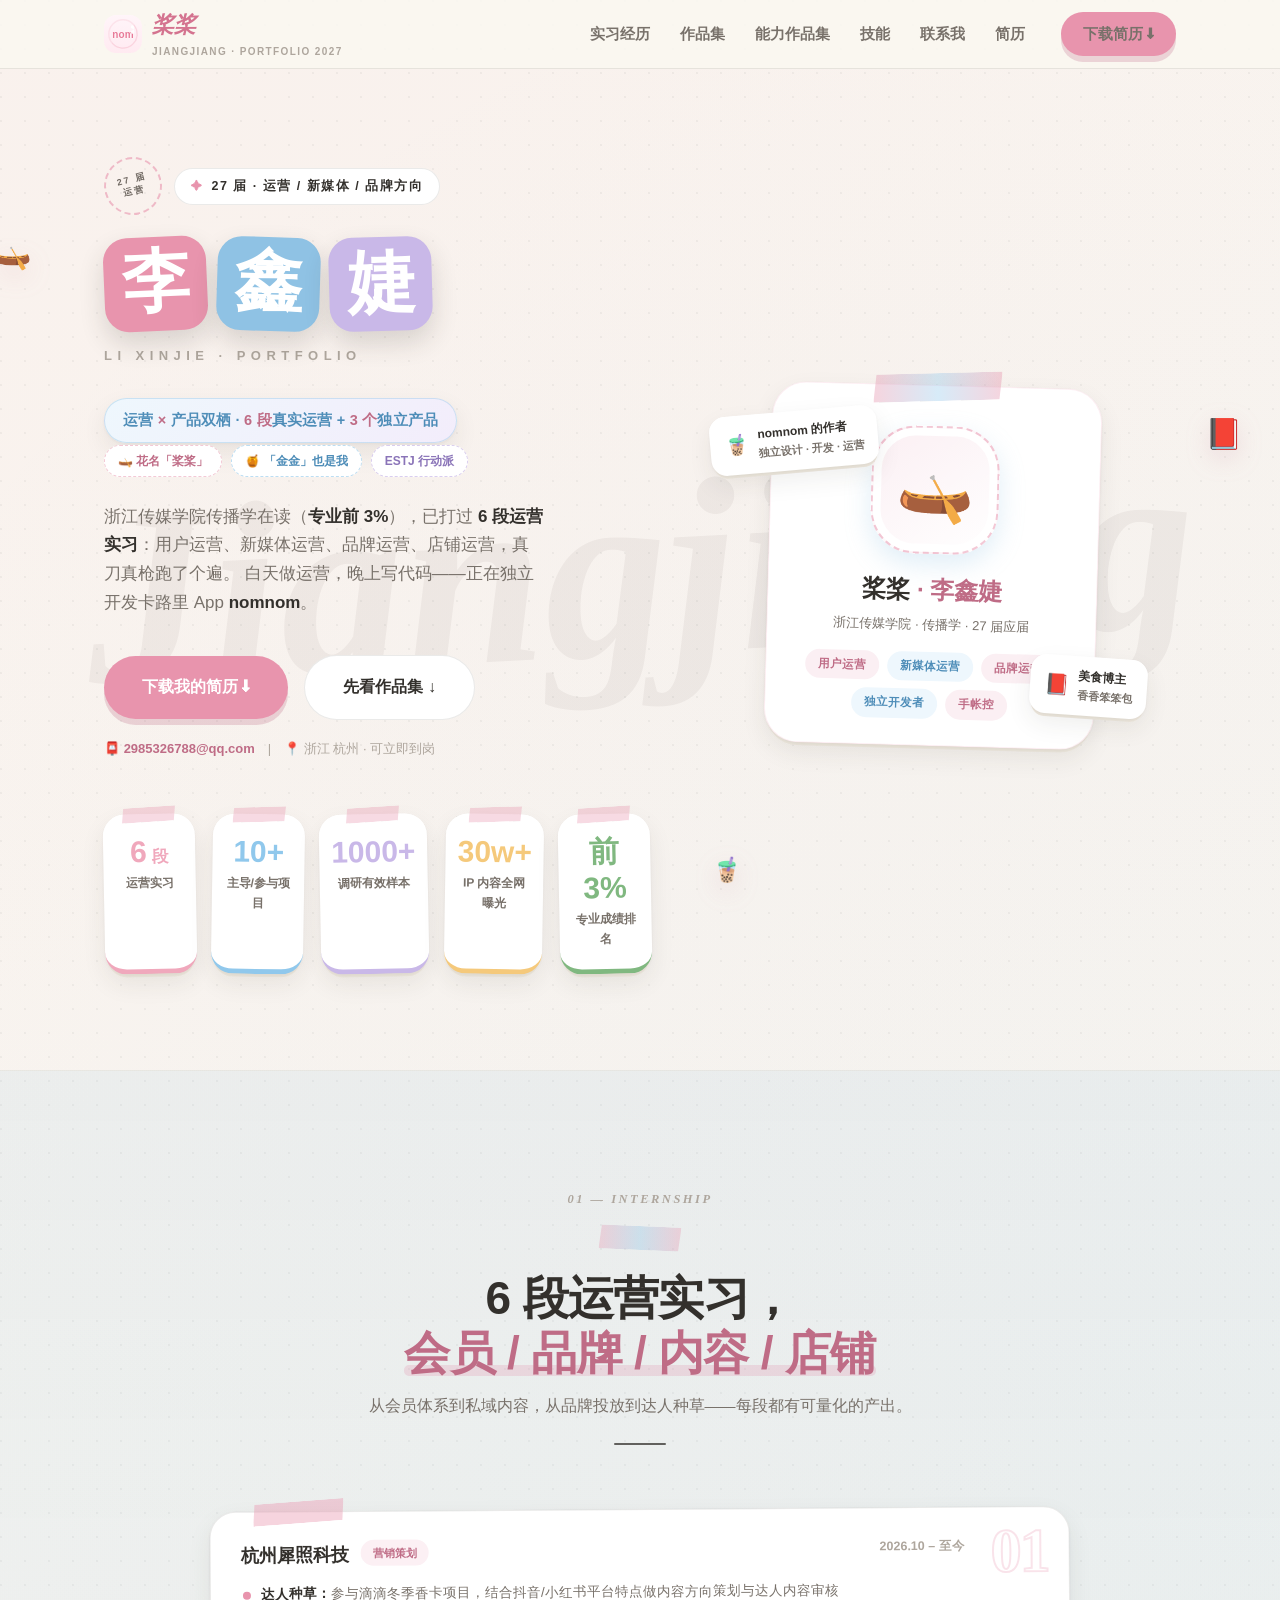
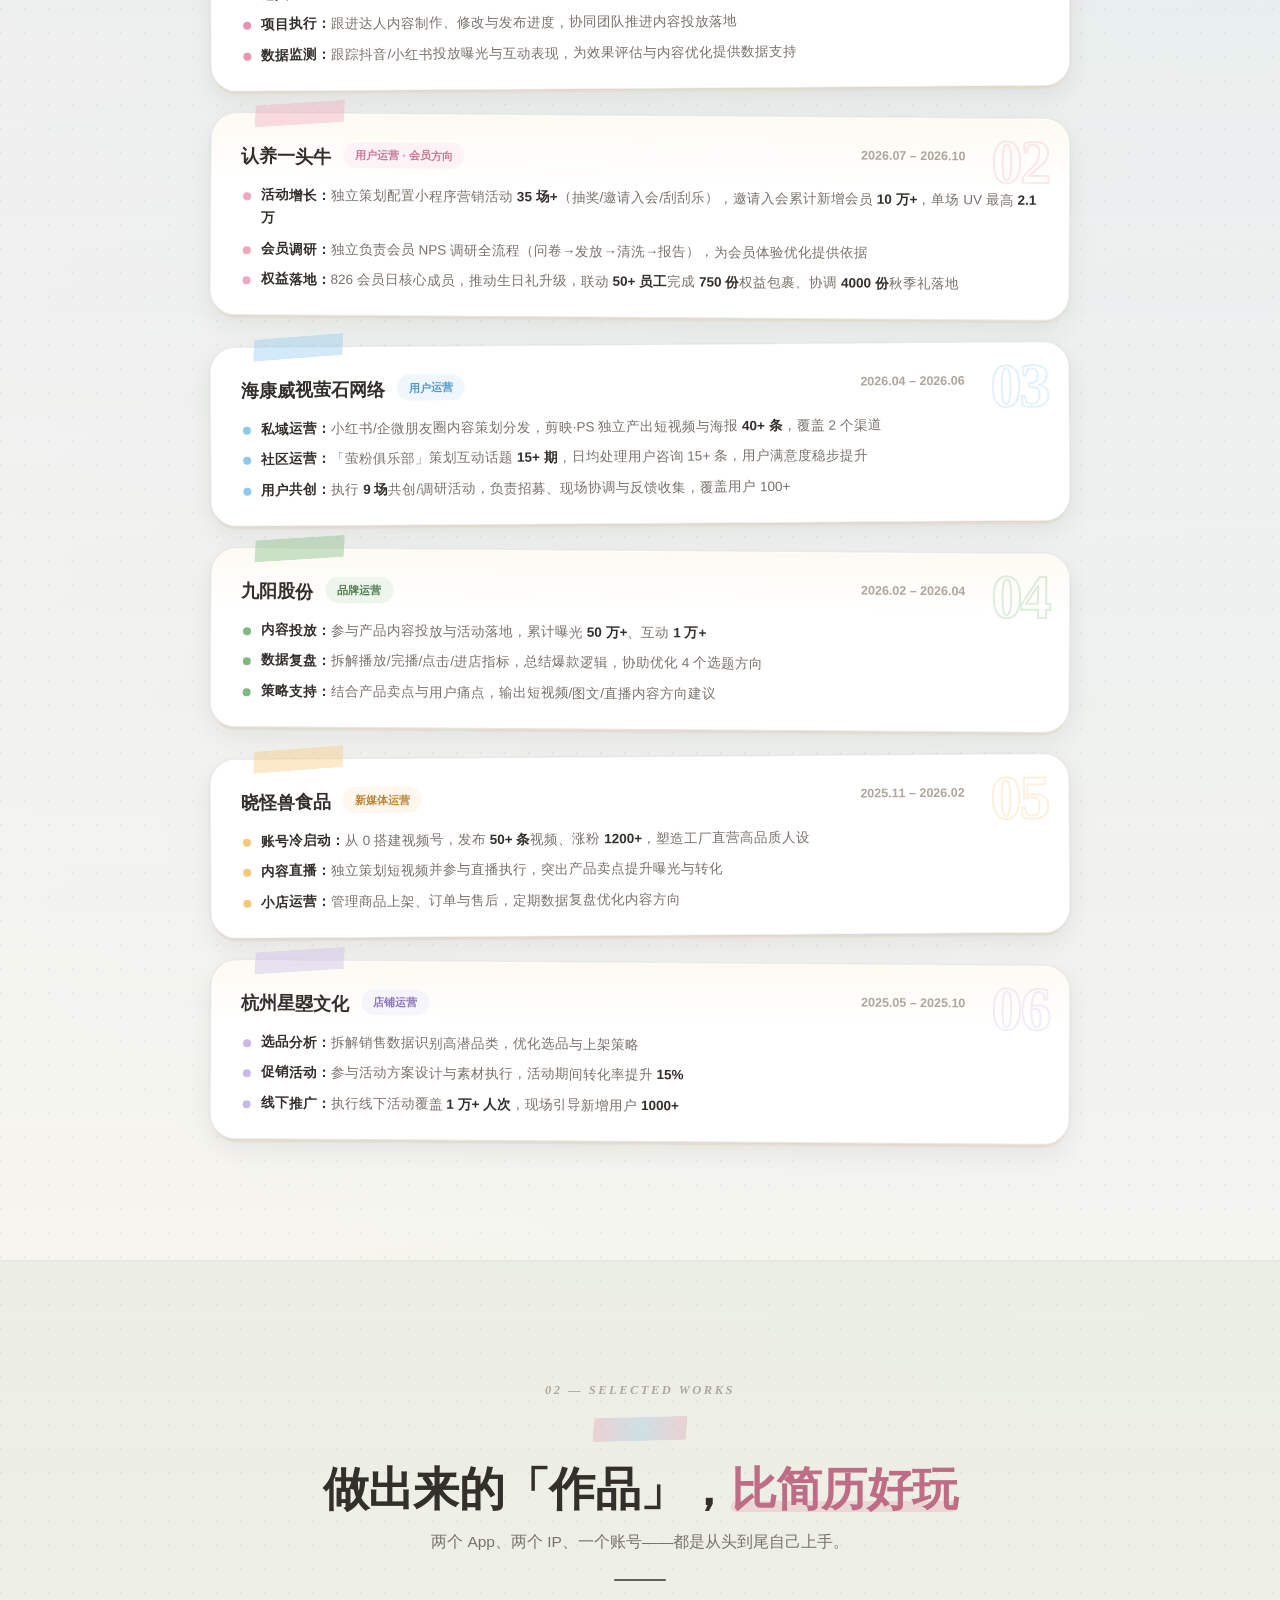
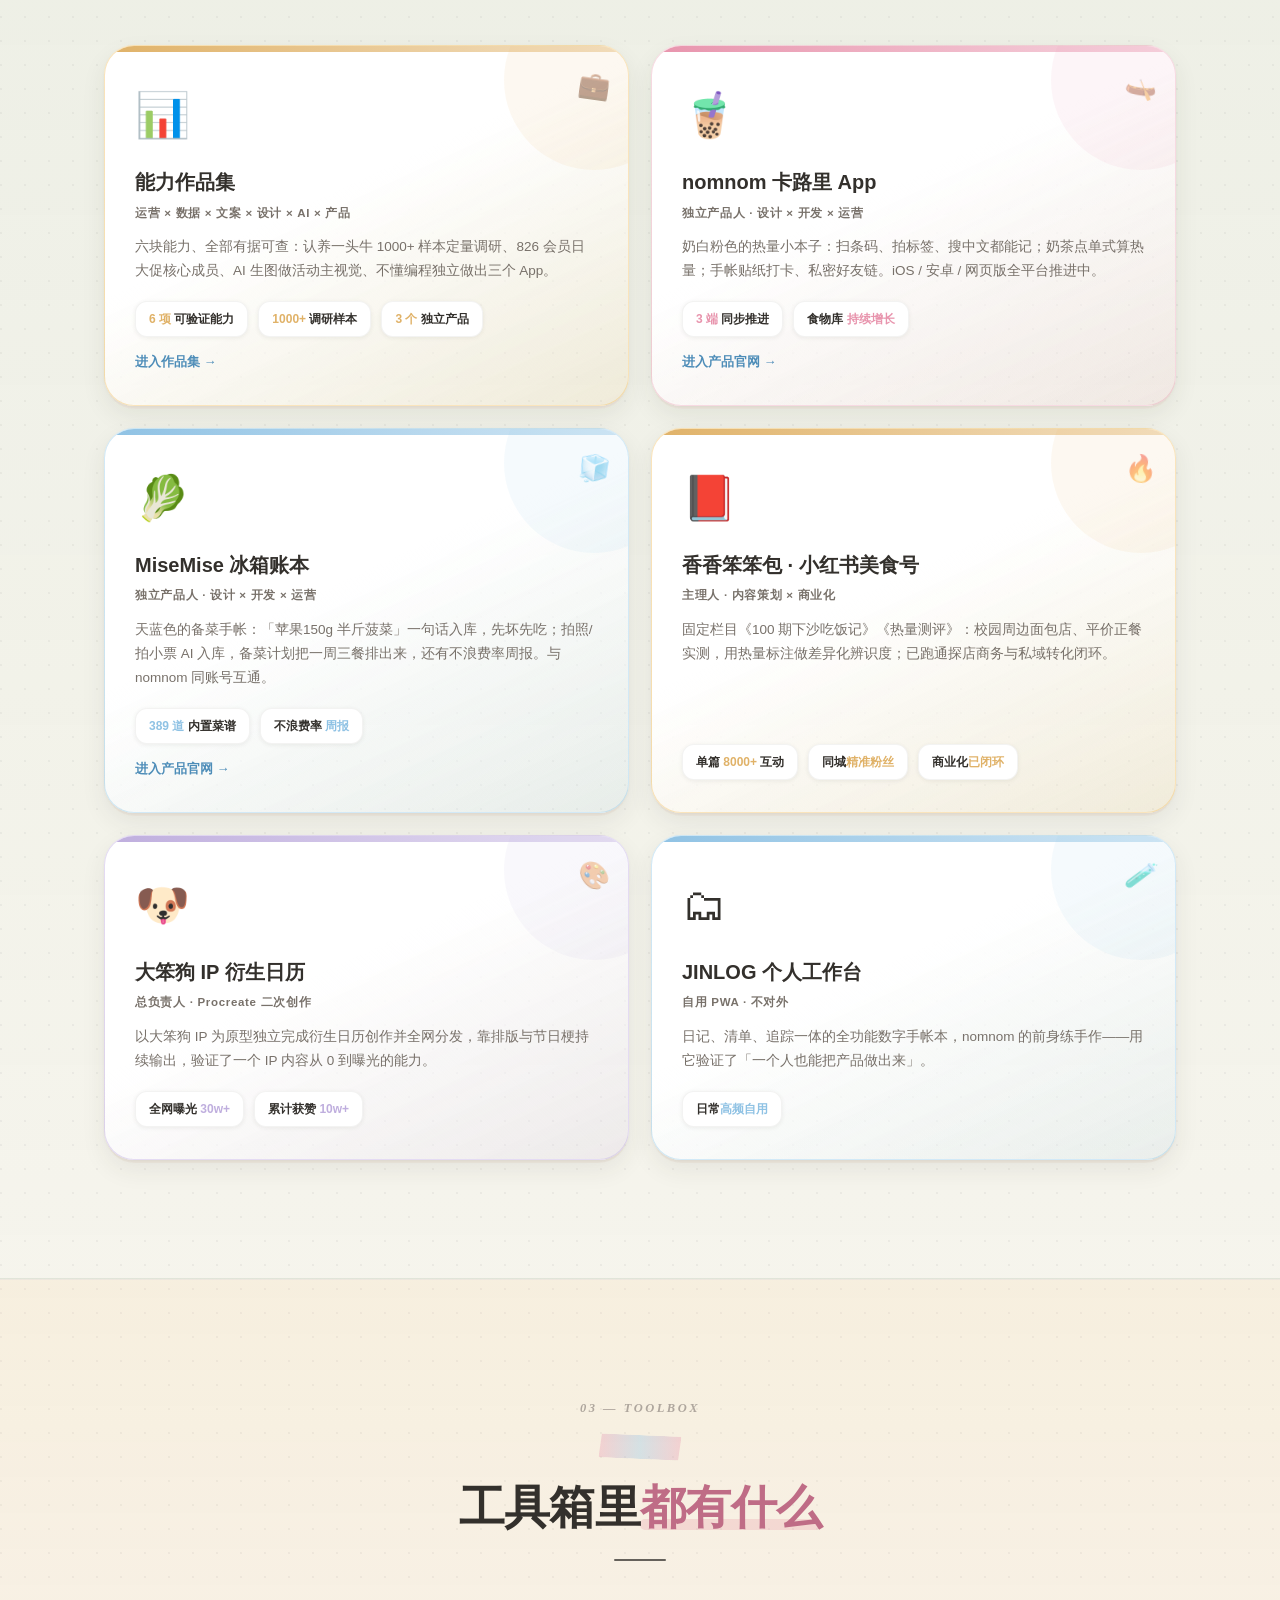
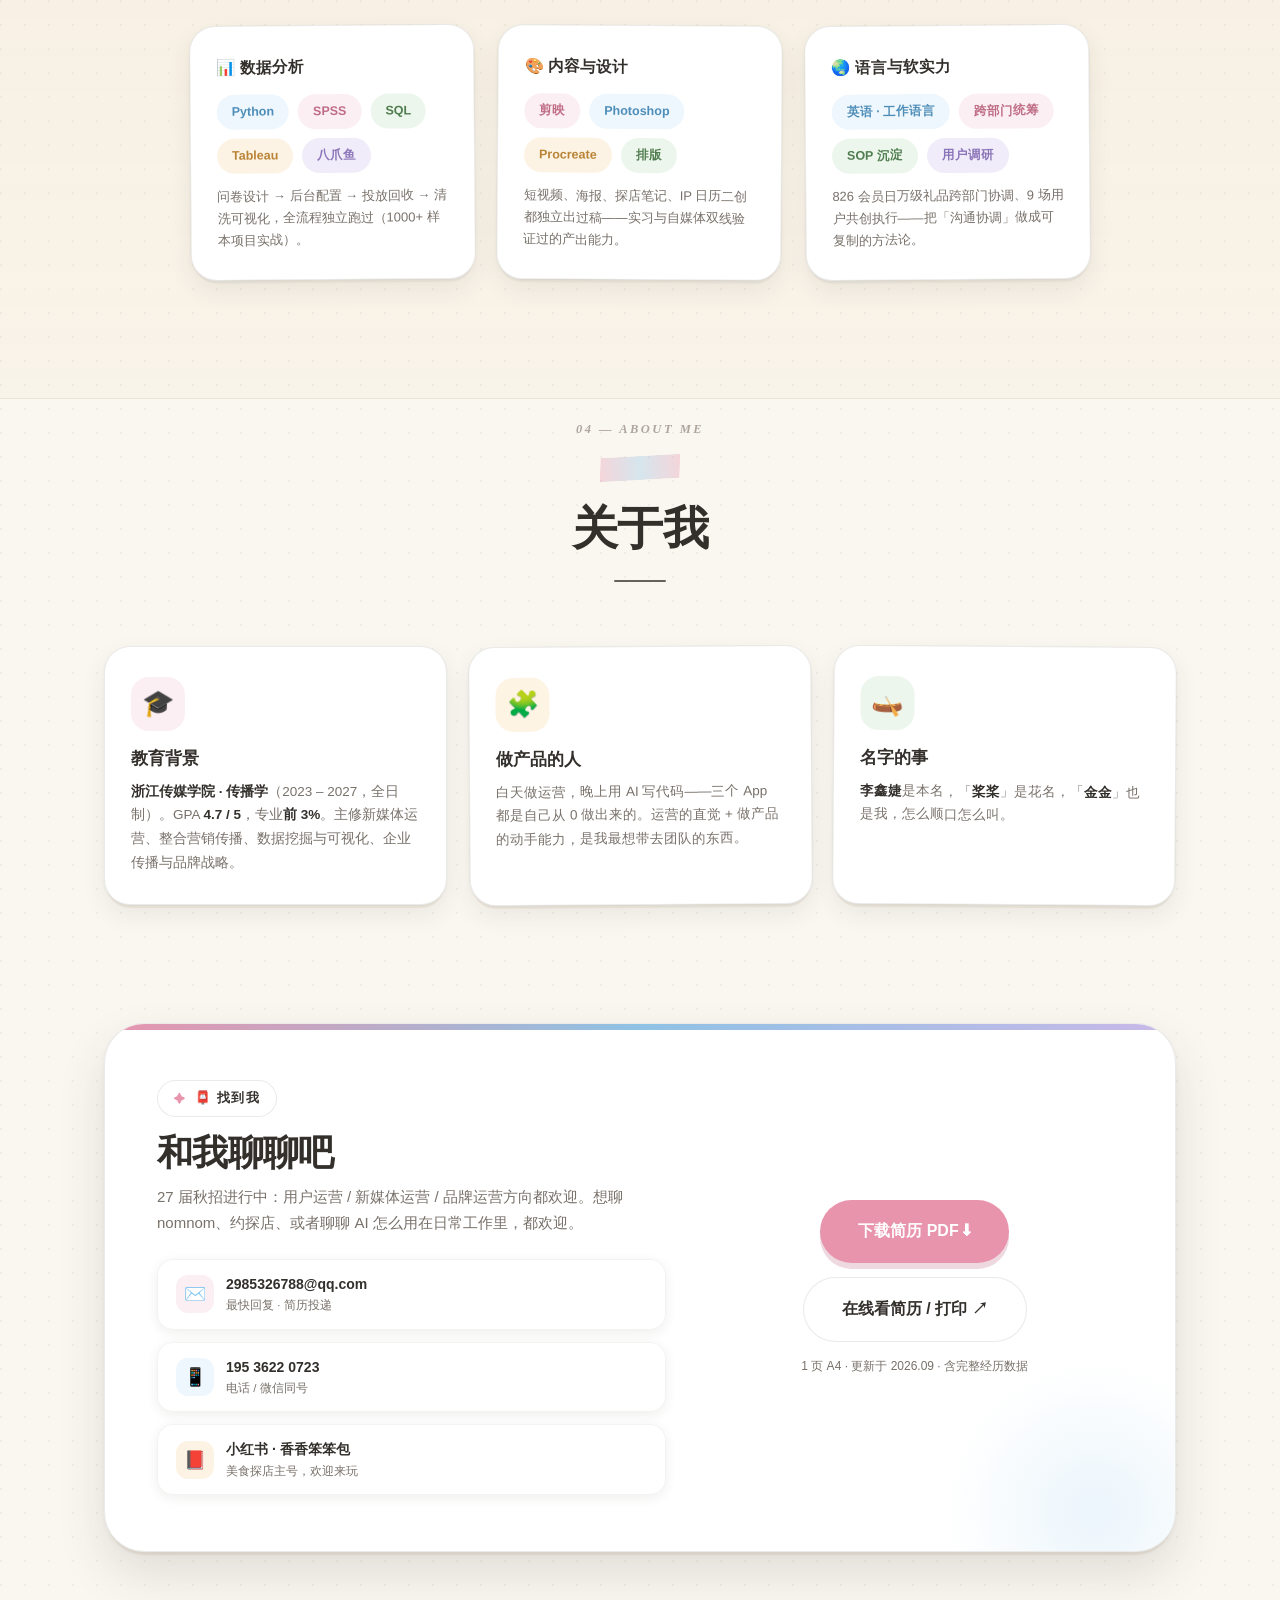
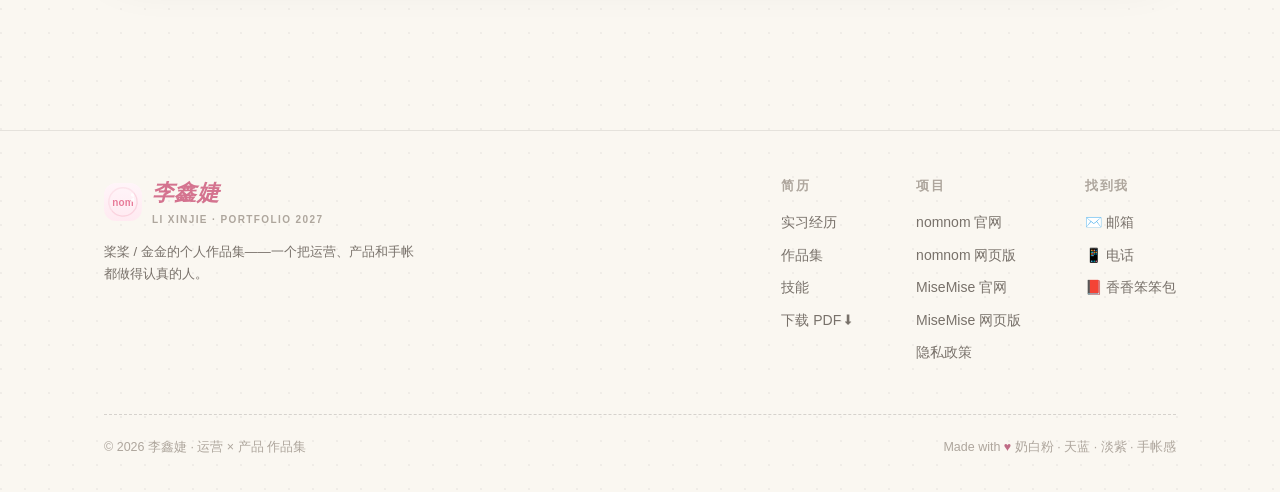
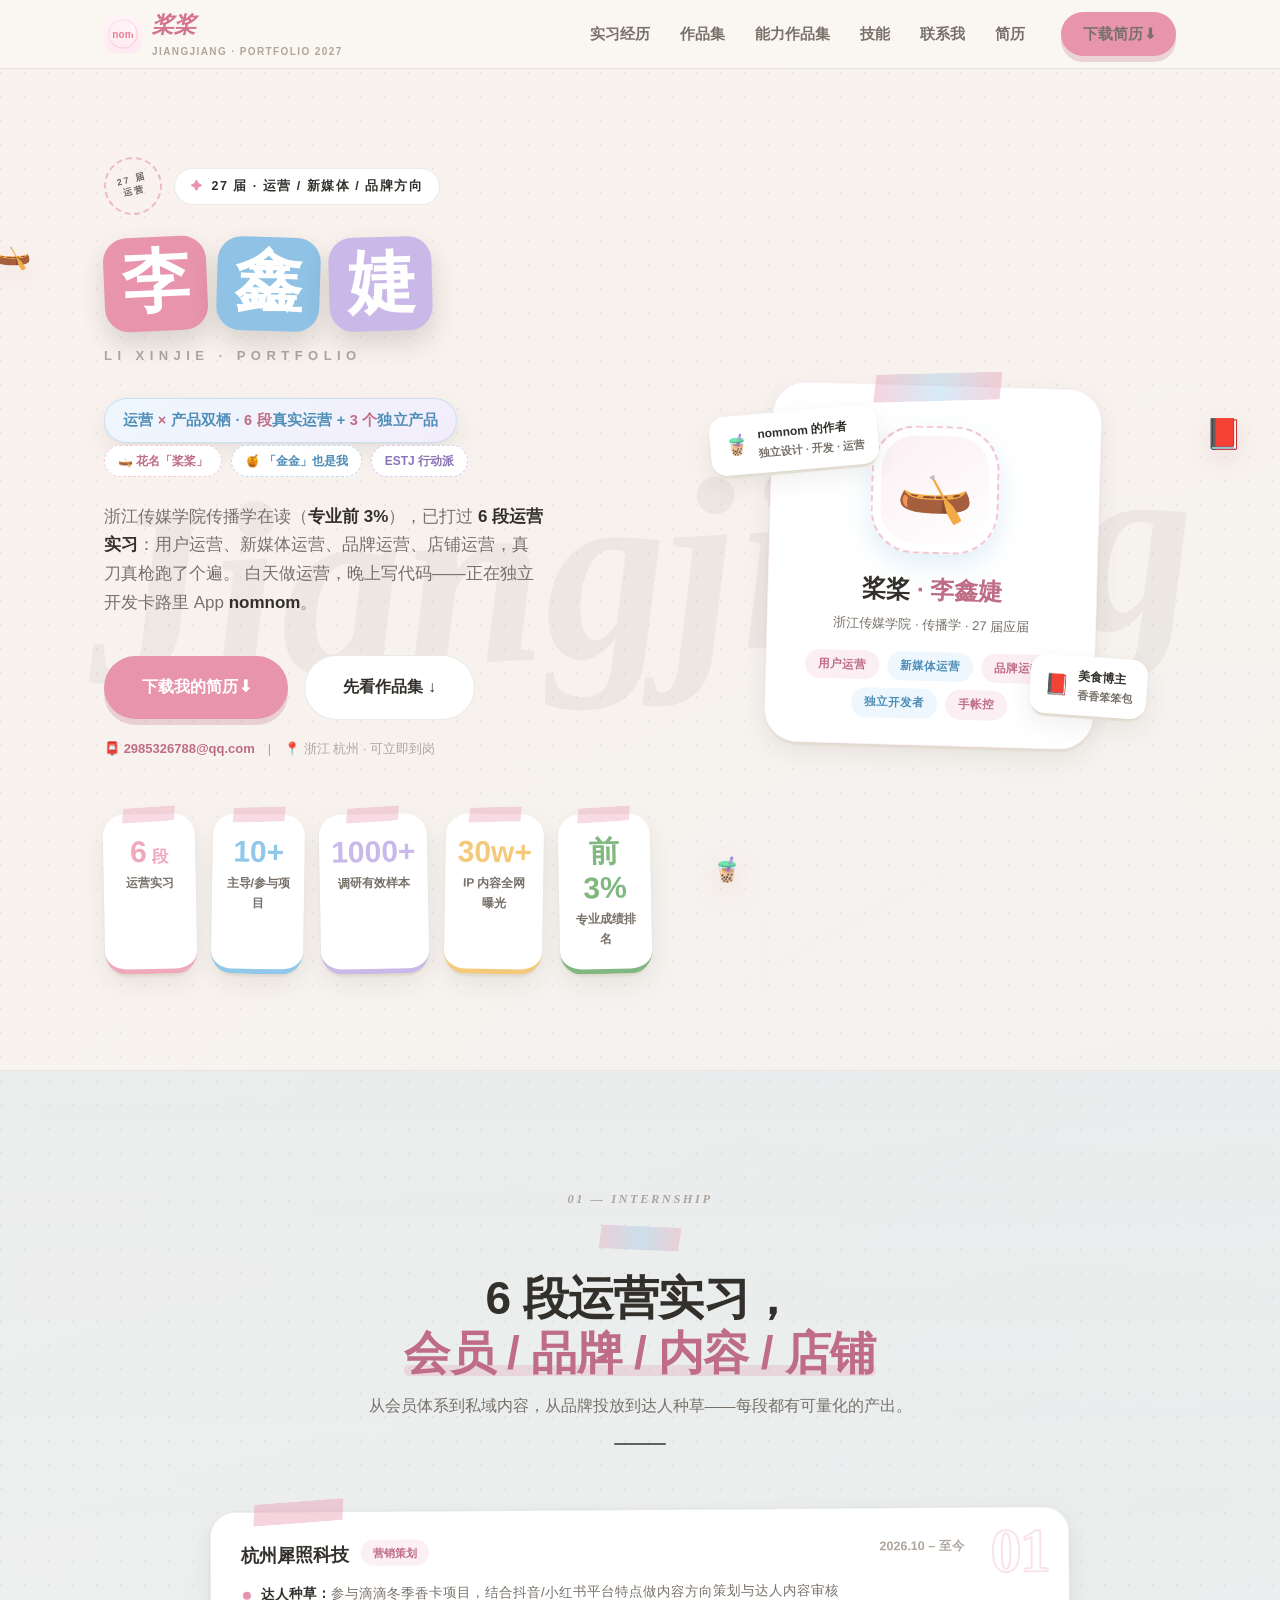
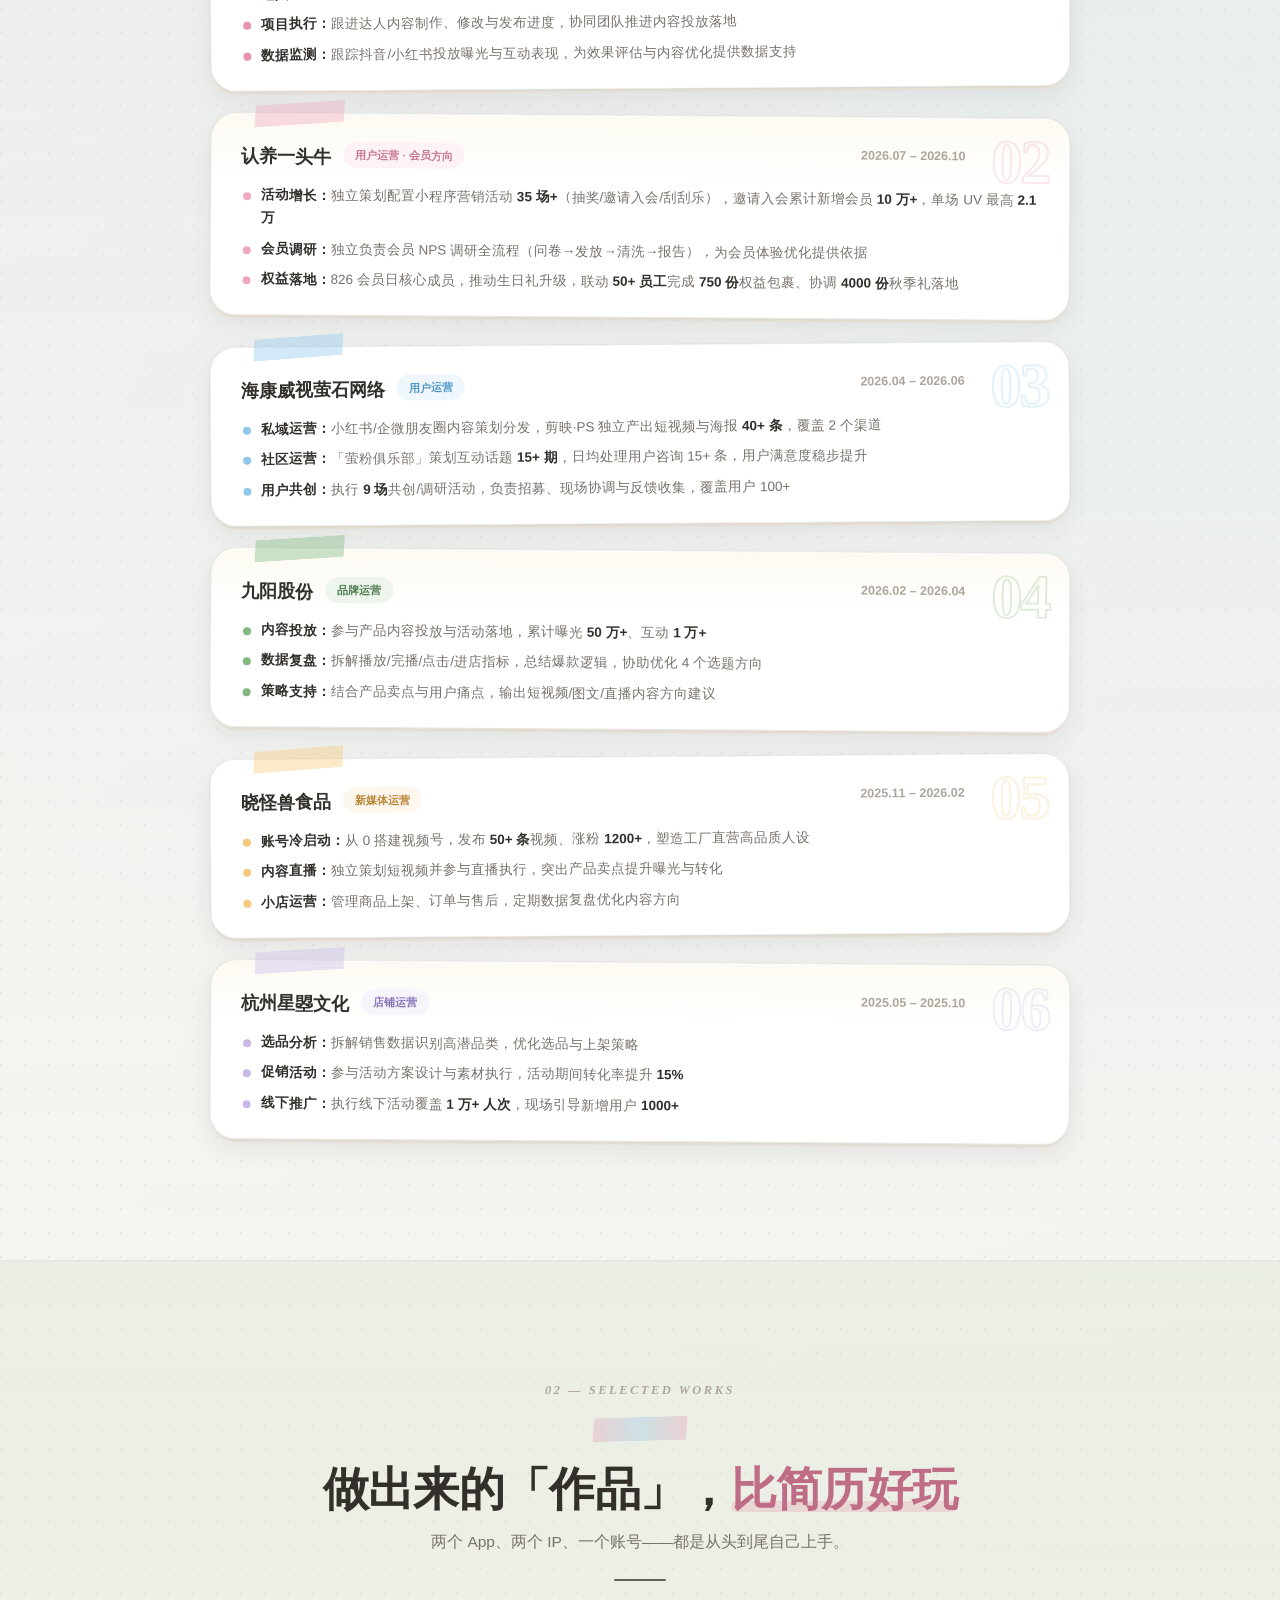
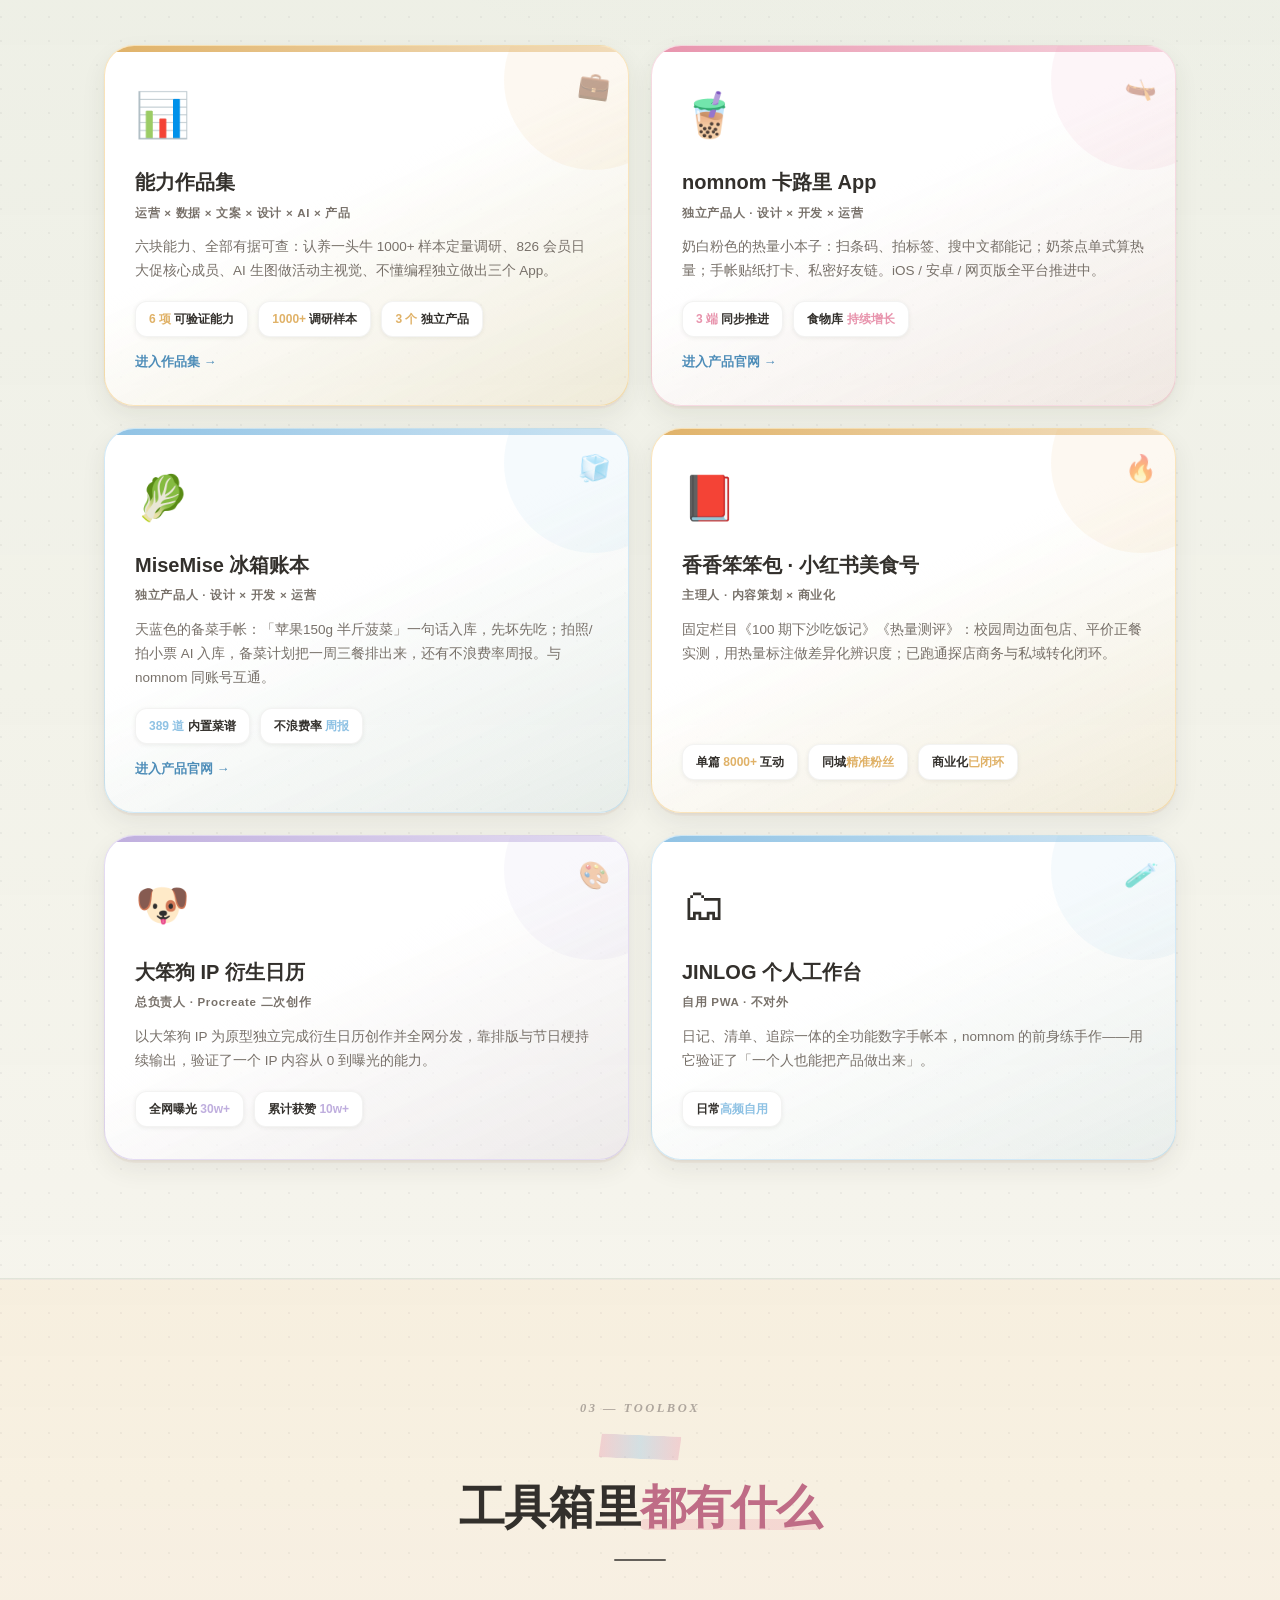
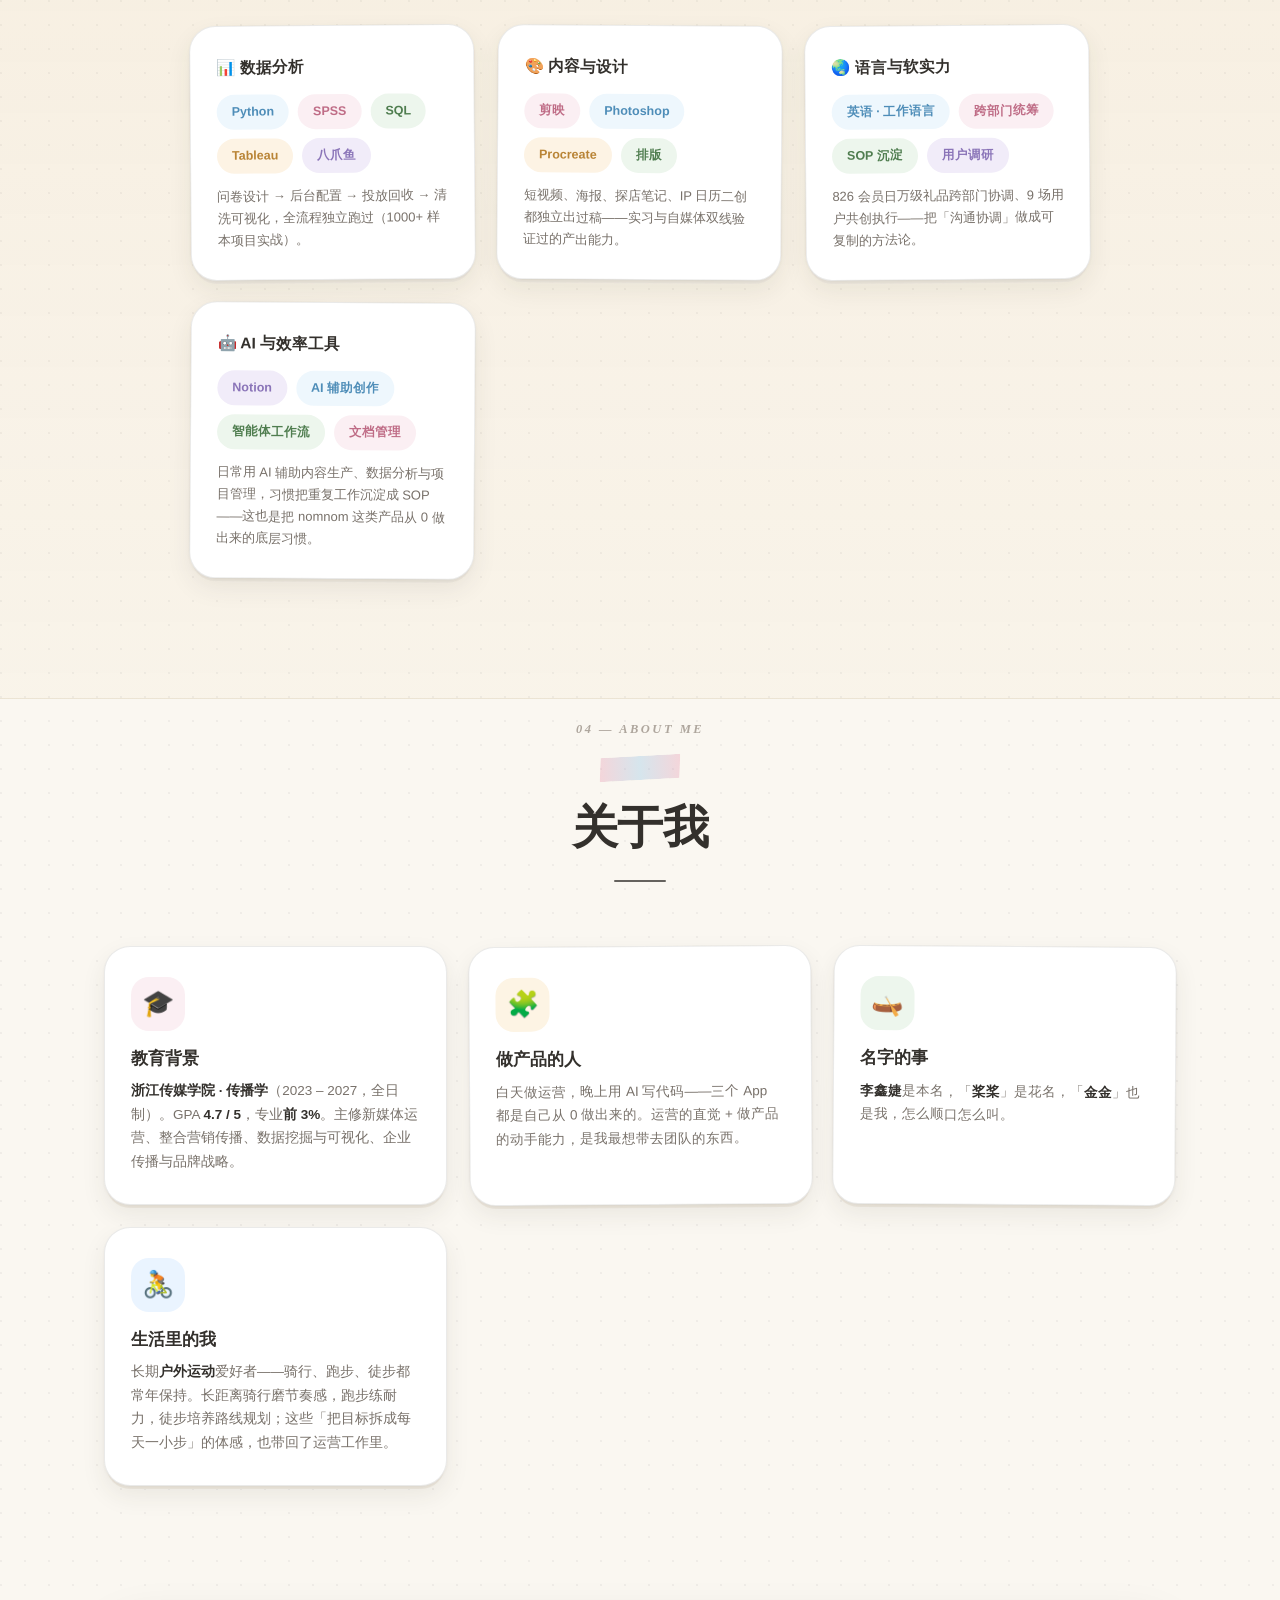
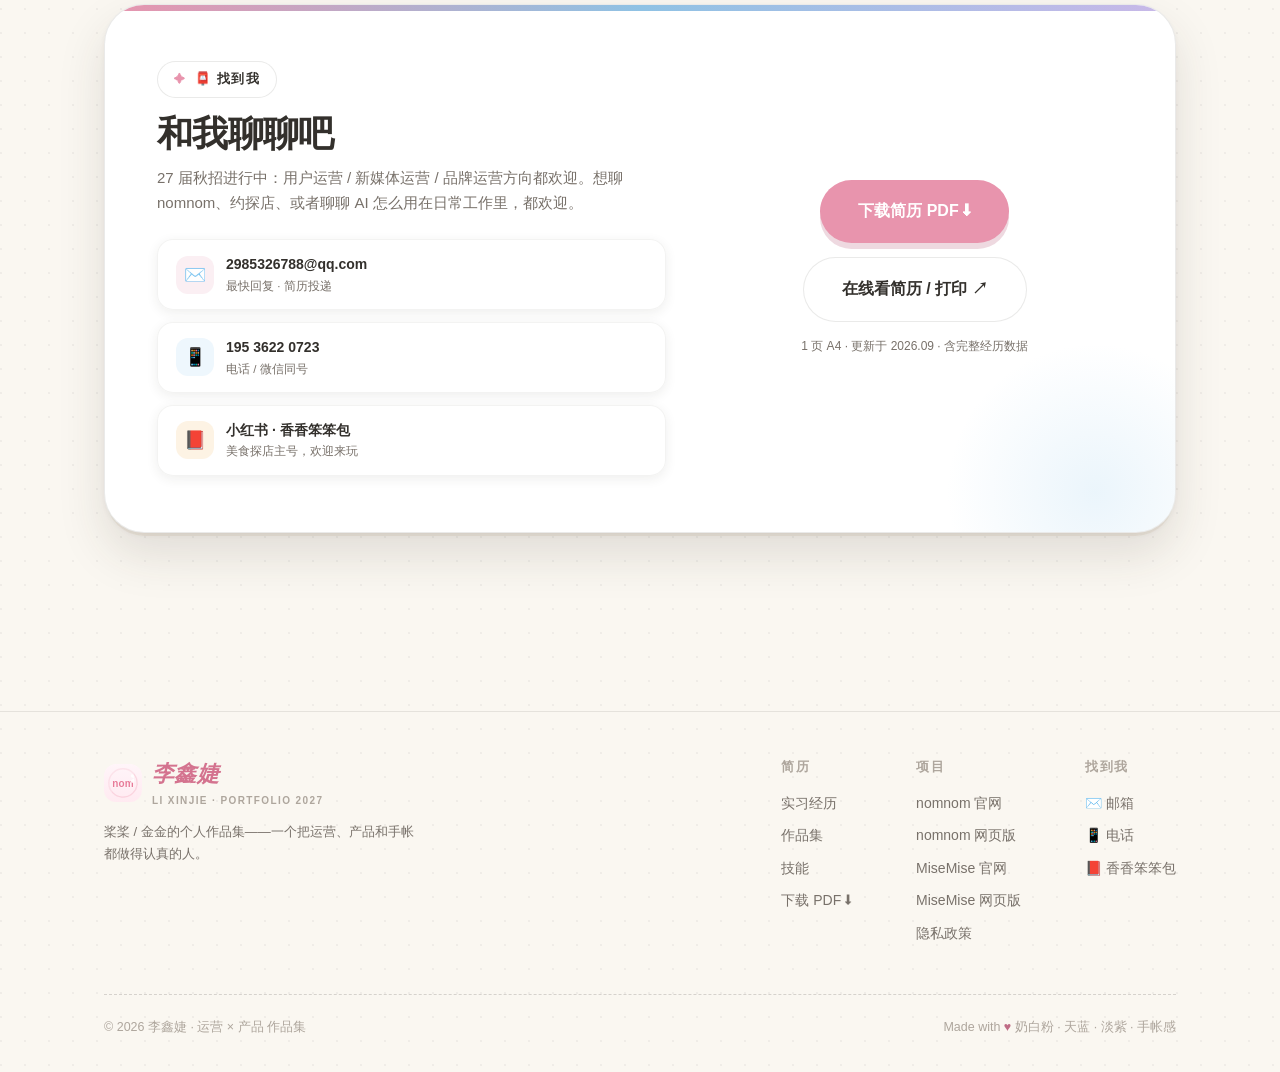
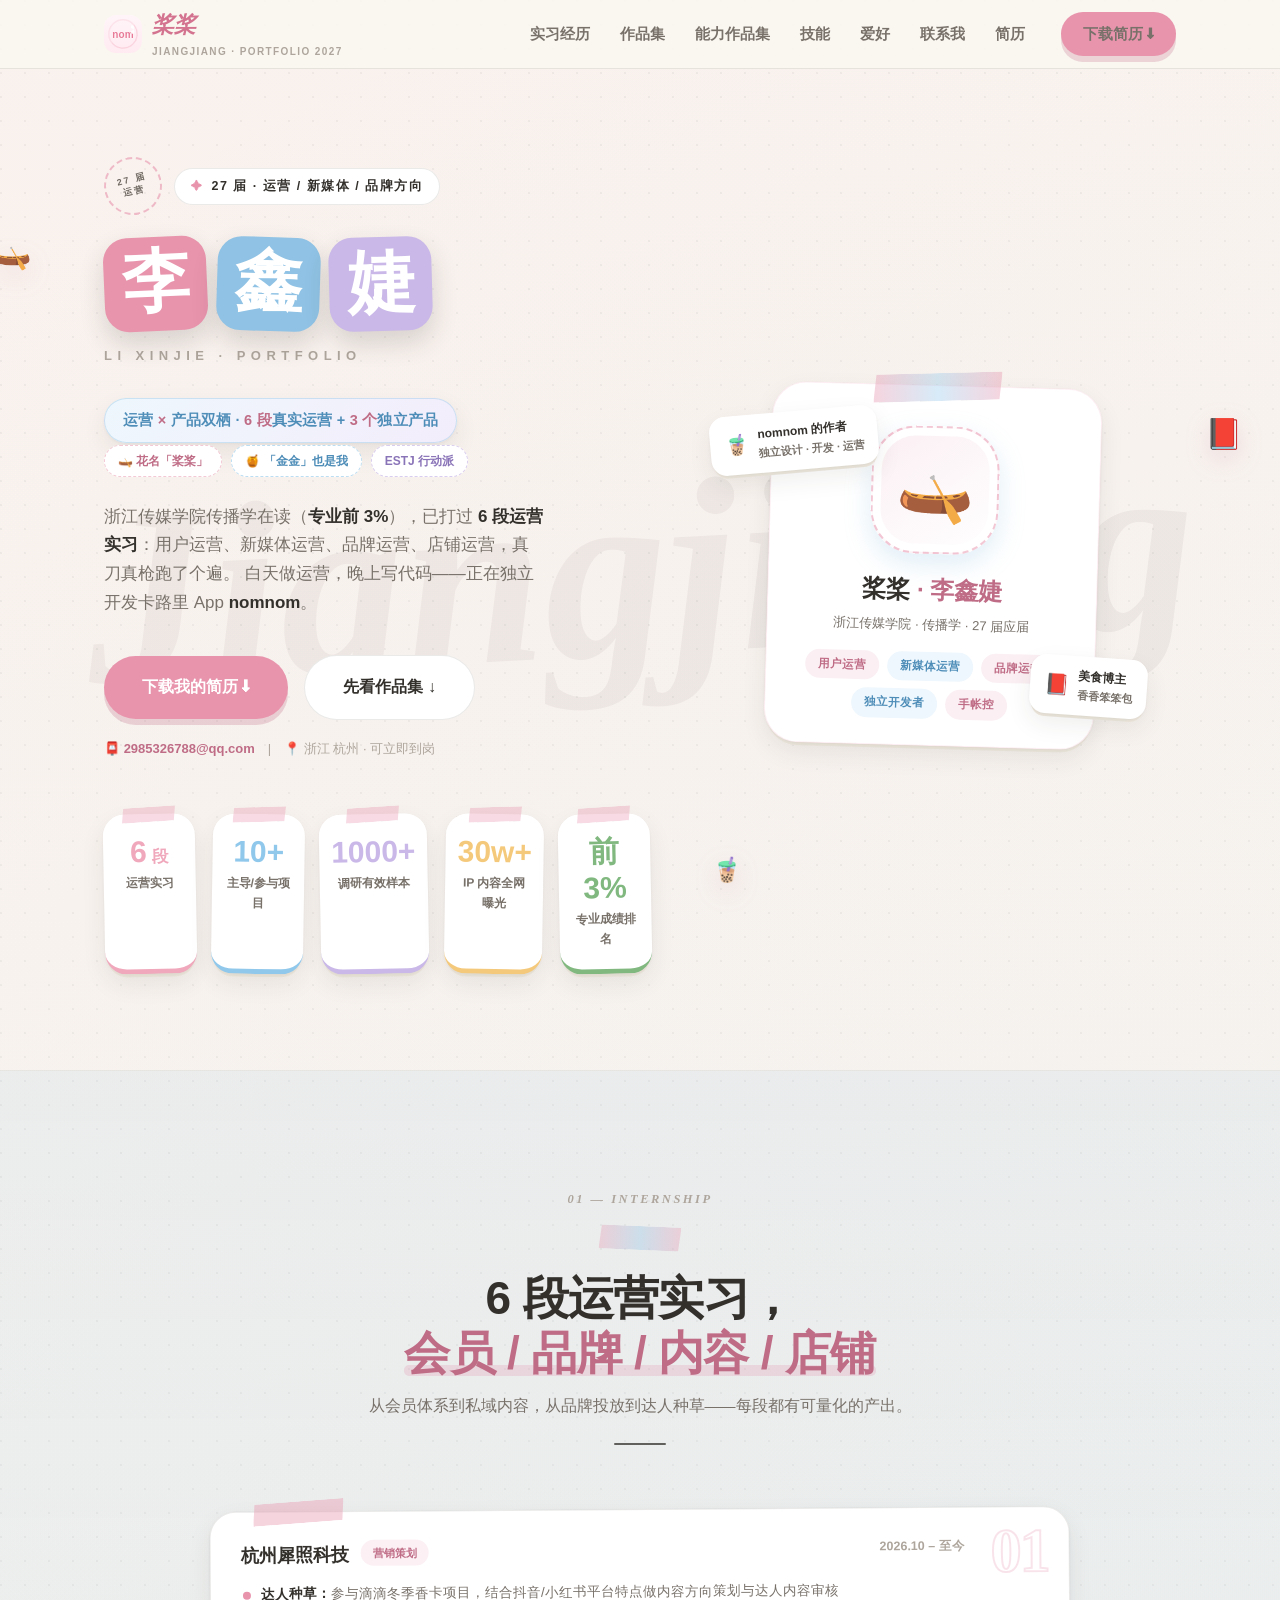
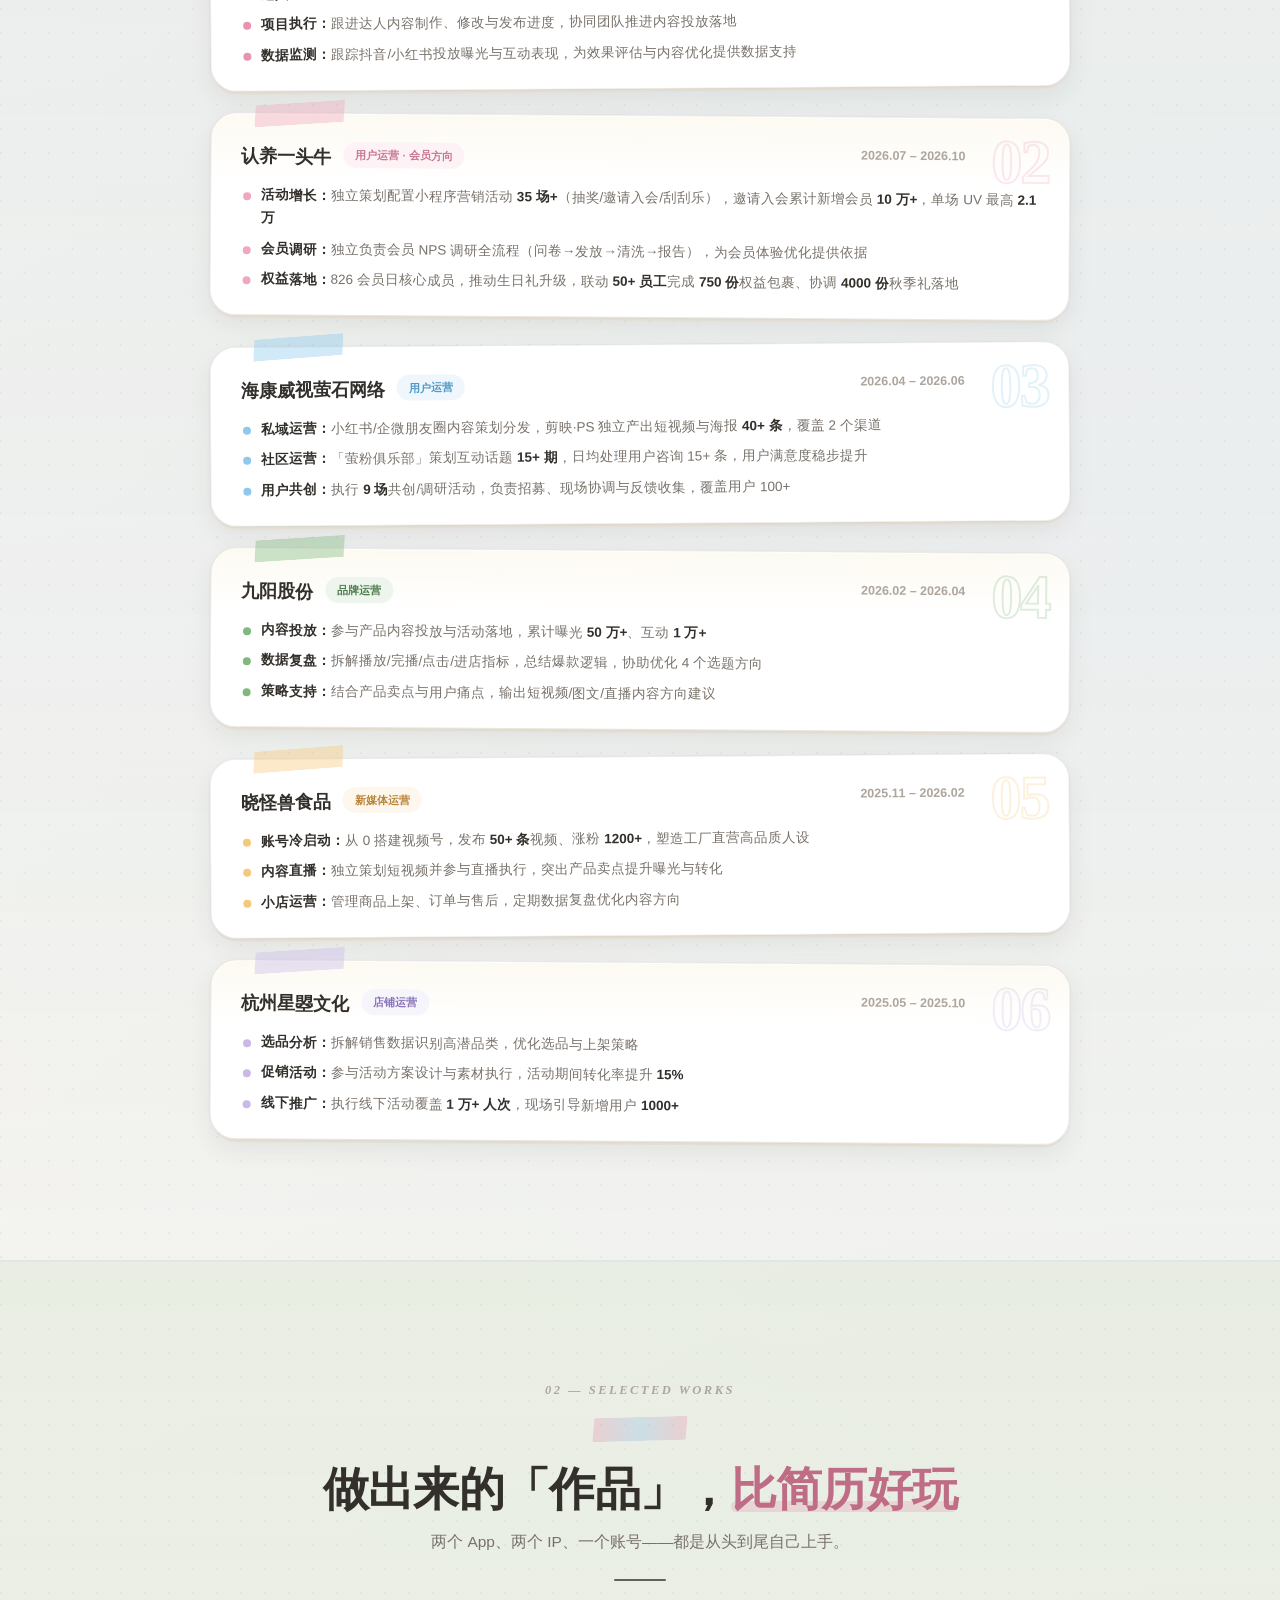
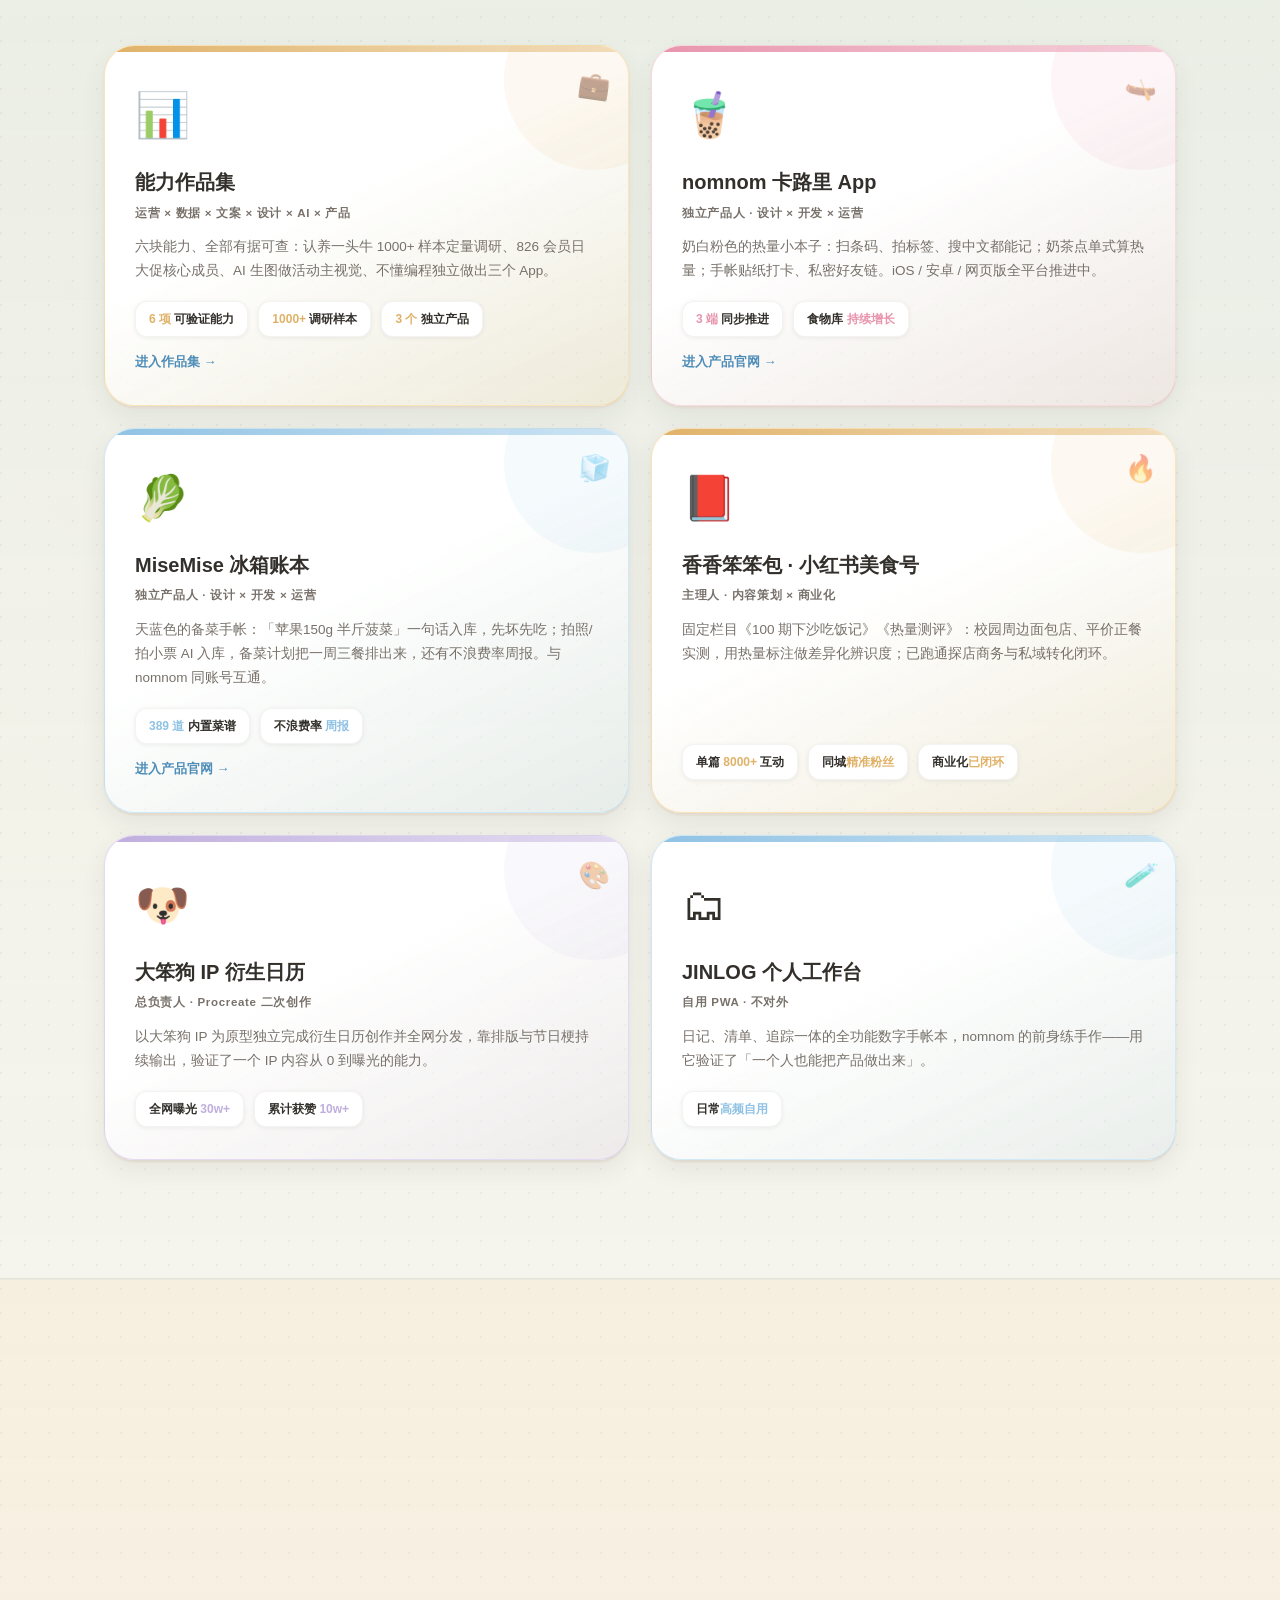
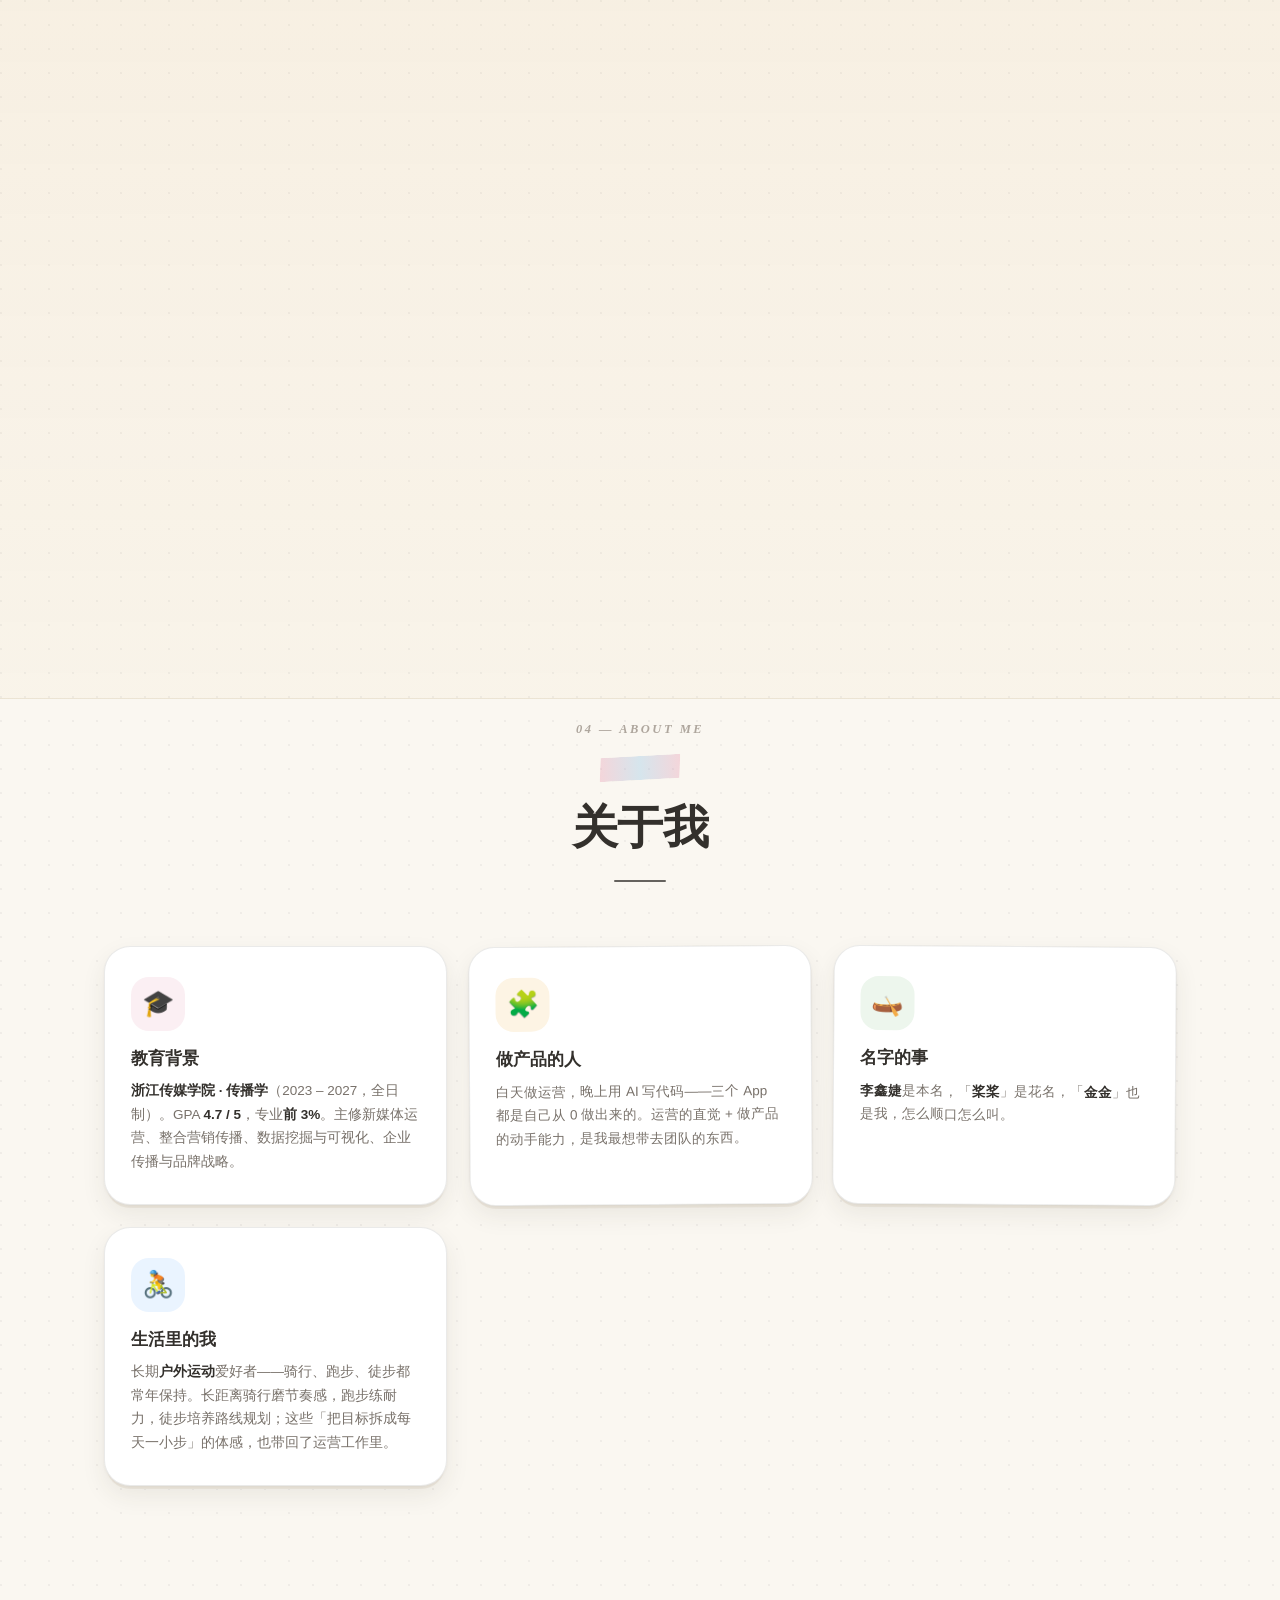
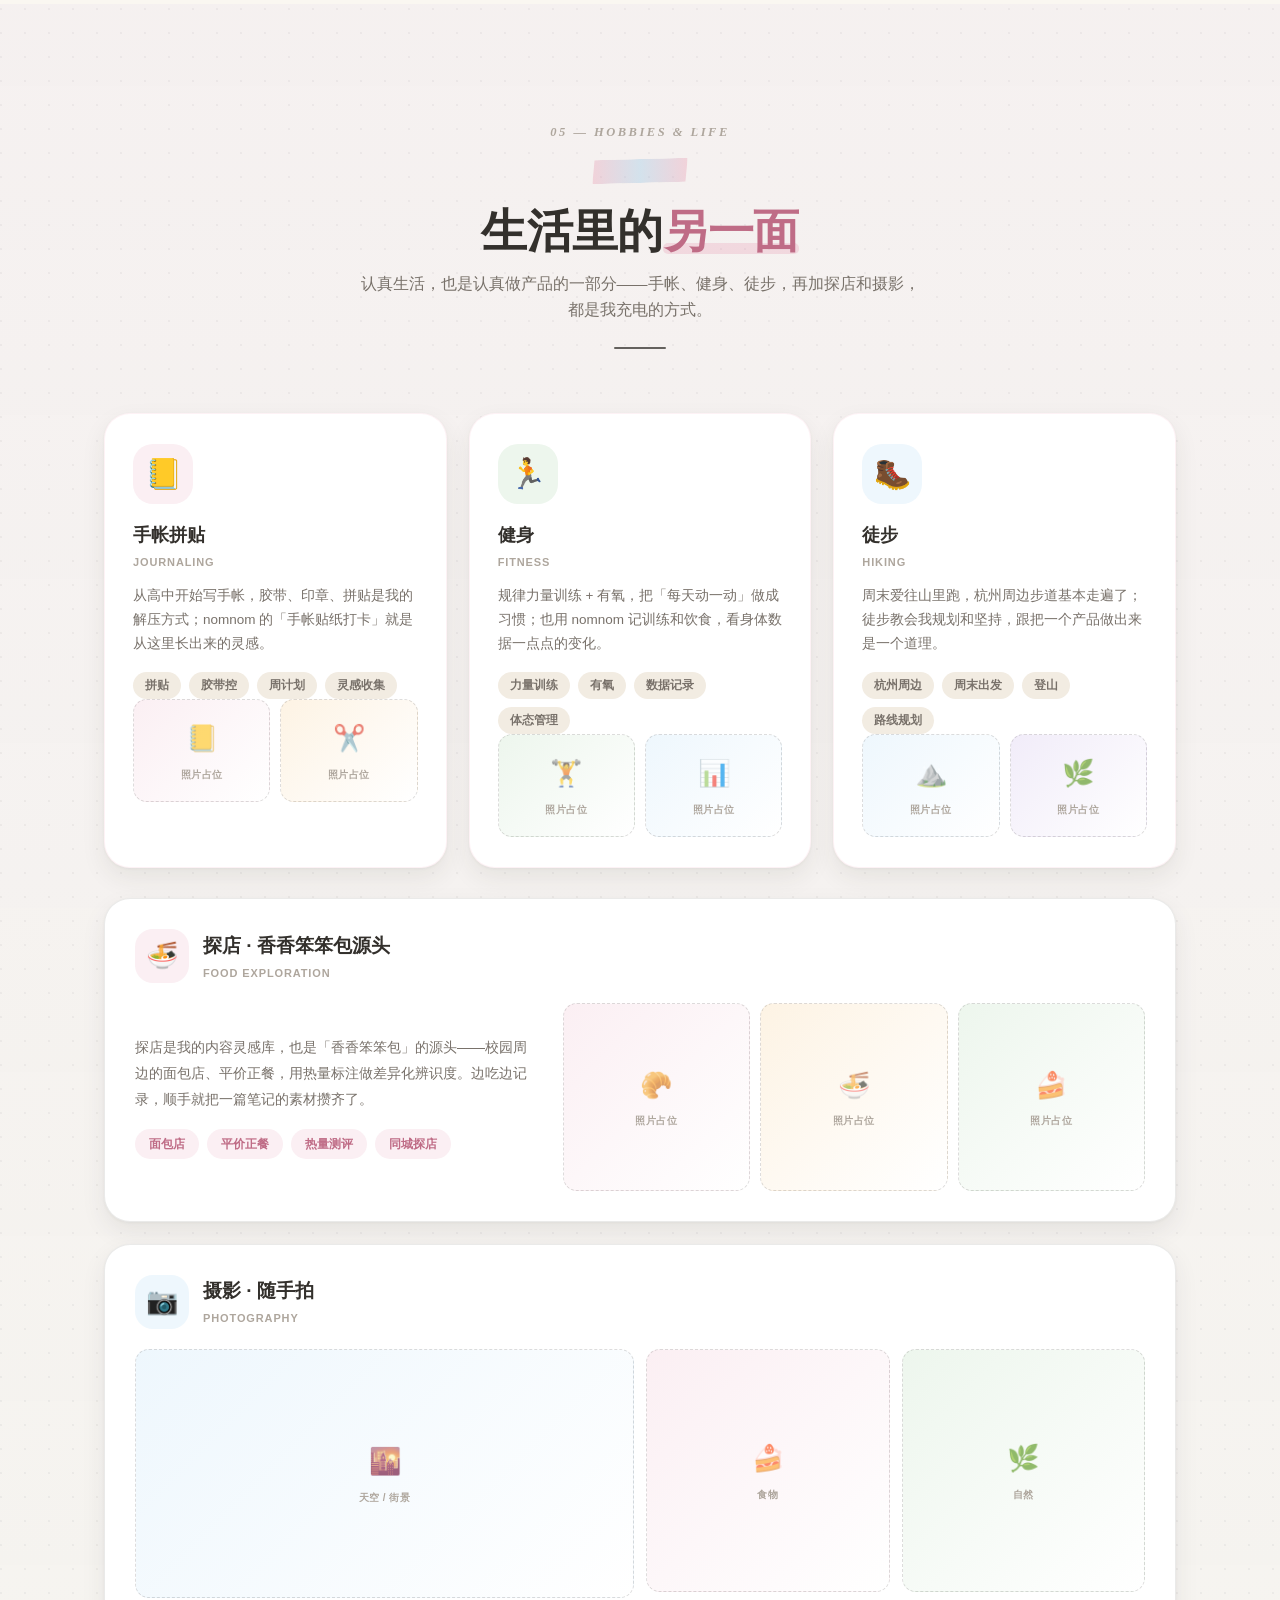
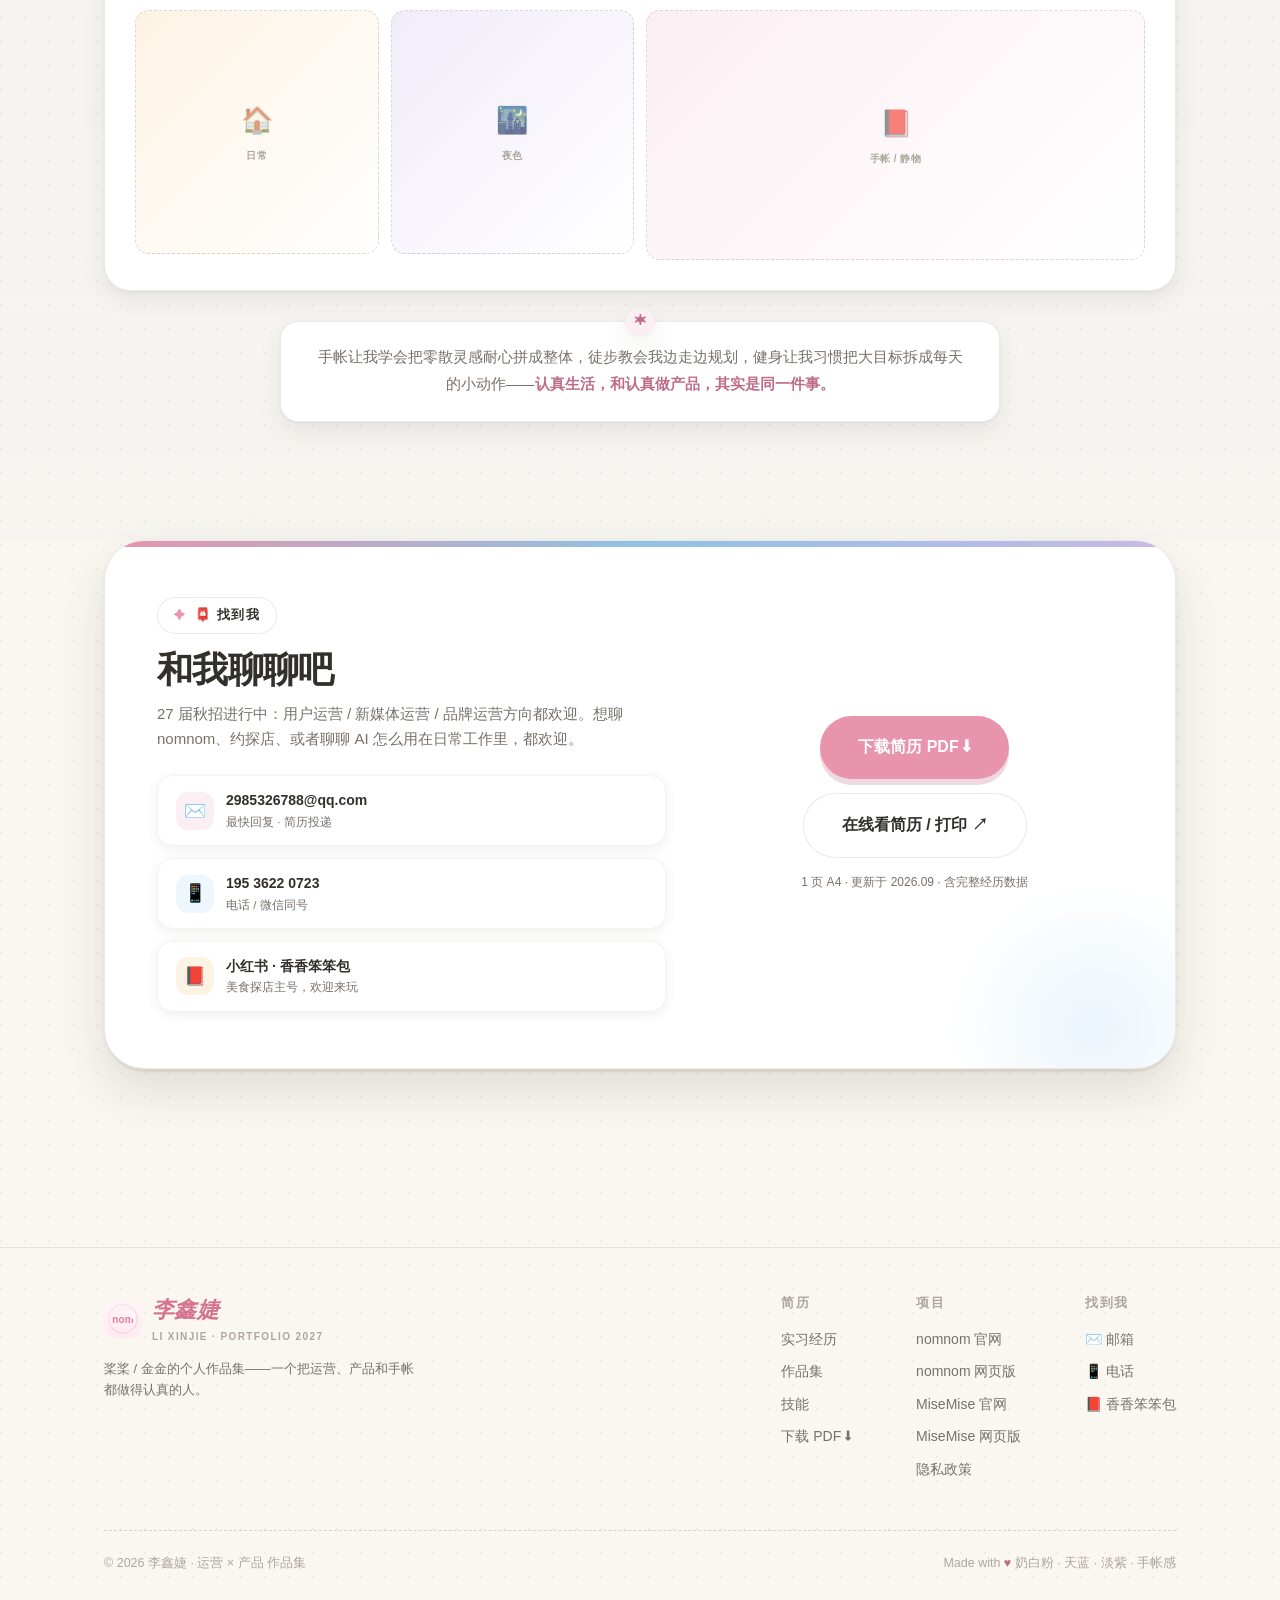
